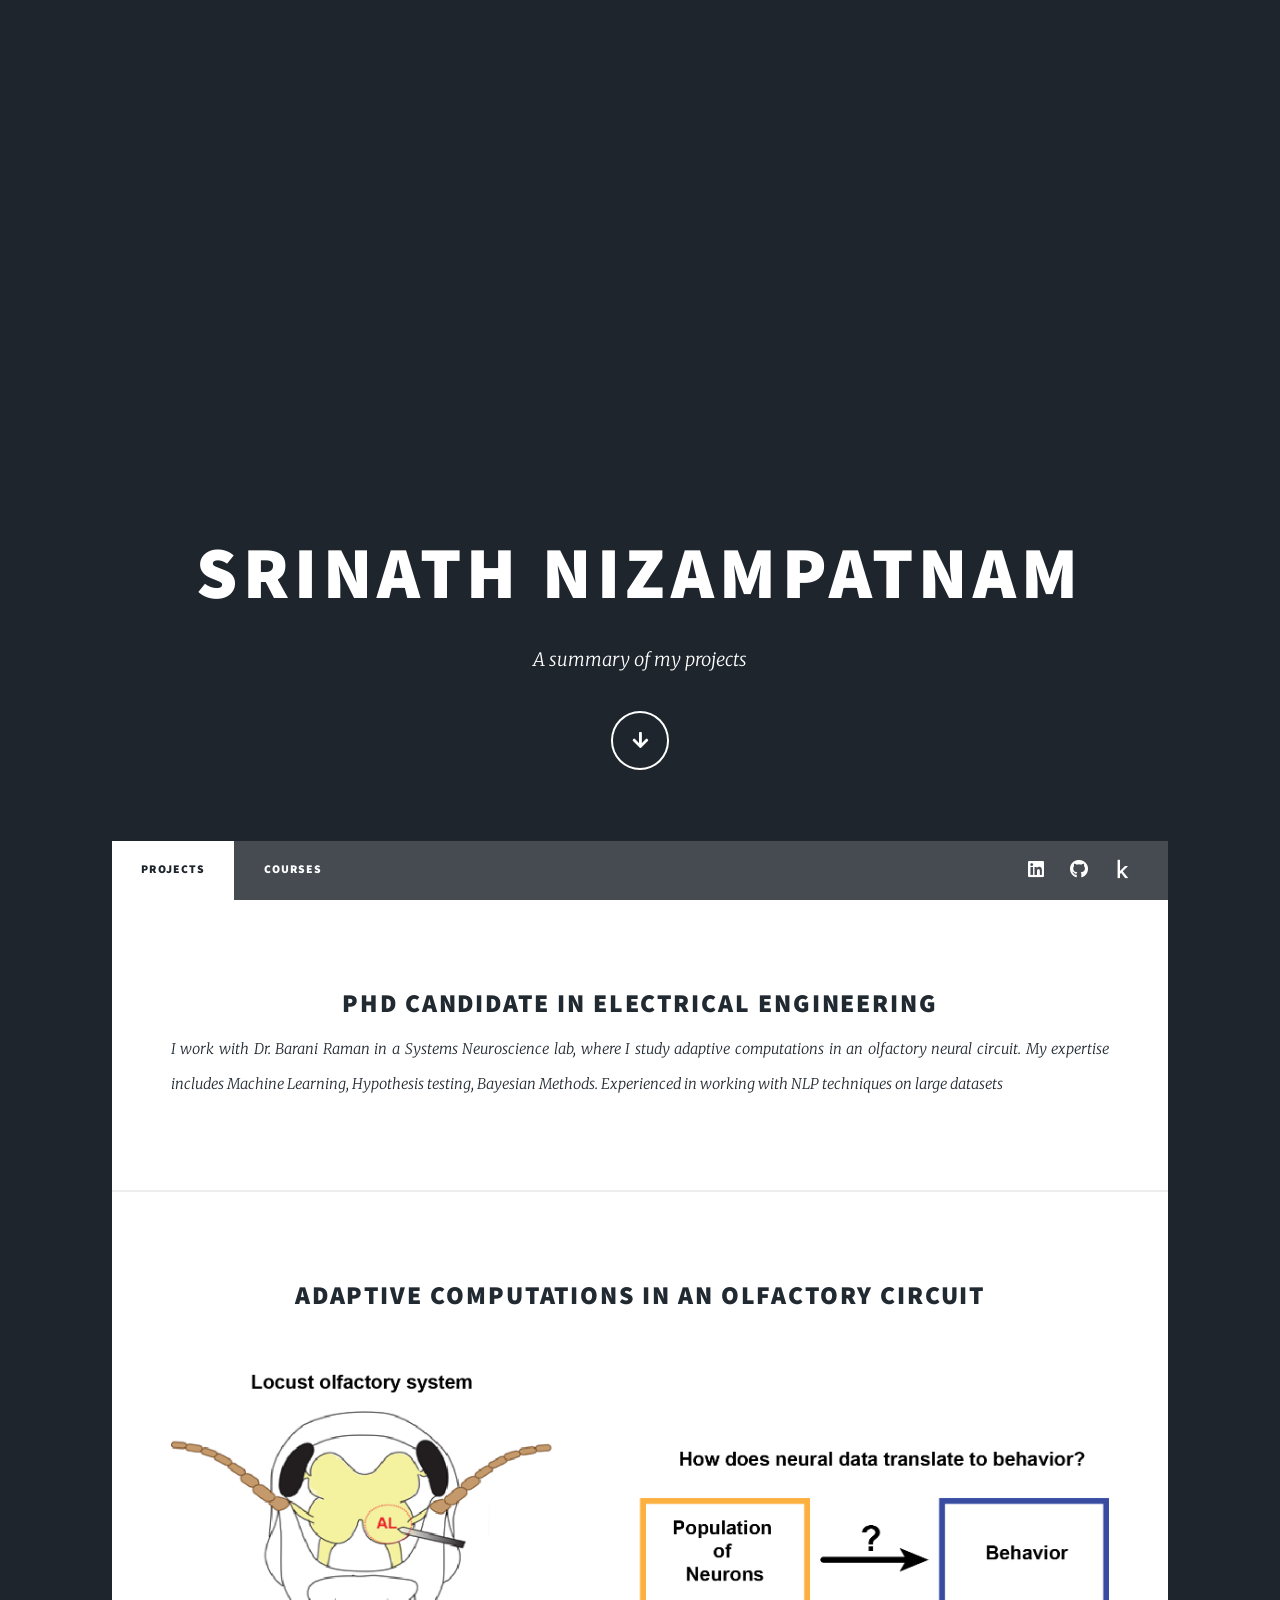
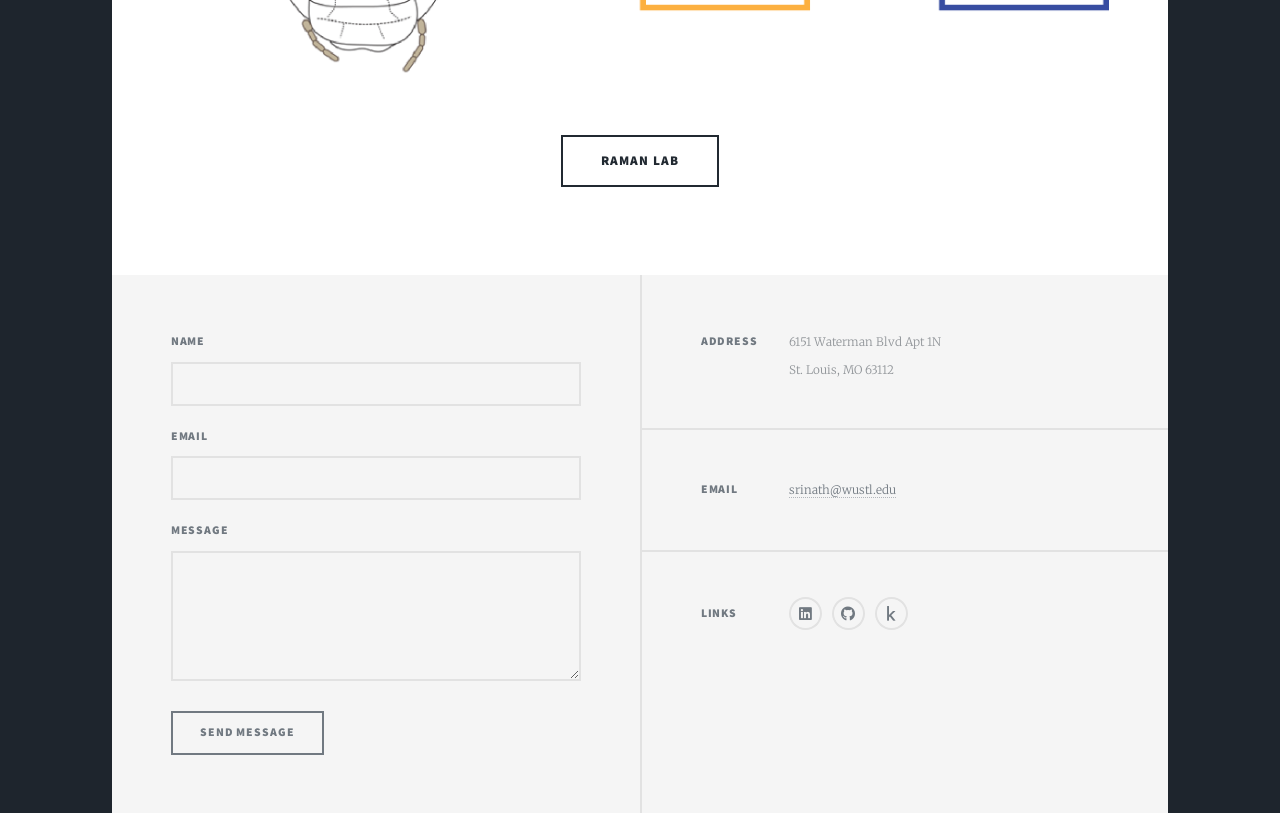
==== index.html @ b23ba4ee "new revision" ====
<!DOCTYPE HTML>
<!--
	Massively by HTML5 UP
	html5up.net | @ajlkn
	Free for personal and commercial use under the CCA 3.0 license (html5up.net/license)
-->
<html>
	<head>
		<title>Srinath Nizampatnam</title>
		<meta charset="utf-8" />
		<meta name="viewport" content="width=device-width, initial-scale=1, user-scalable=no" />
		<link rel="stylesheet" href="assets/css/main.css" />
		<noscript><link rel="stylesheet" href="assets/css/noscript.css" /></noscript>
	</head>
	<body class="is-preload">

		<!-- Wrapper -->
			<div  class="fade-in">

				<!-- Intro -->
					<div id="intro">
						<h1>Srinath Nizampatnam</h1>
						<p>A summary of my projects</p>
						<ul class="actions">
							<li><a href="#header" class="button icon solid solo fa-arrow-down scrolly">Continue</a></li>
						</ul>
					</div>

				<!-- Header -->
					<header id="header">
						<a class="logo">My Portfolio</a>
					</header>

				<!-- Nav -->
					<nav id="nav">
						<ul class="links">
							<li class="active"><a href="index.html">Projects</a></li>
							<li ><a href="courses.html">Courses</a></li>
						</ul>
						<ul class="icons">
							<li><a href="https://www.linkedin.com/in/srinath-nizampatnam/" target="_blank" class="icon brands fa-linkedin"><span class="label">Linkedin</span></a></li>
							<li><a href="https://github.com/srinath-niz?tab=repositories" target="_blank" class="icon brands fa-github"><span class="label">GitHub</span></a></li>
							<li><a href="https://www.kaggle.com/srinath1993" target="_blank" class="icon brands fa-kaggle"><span class="label">Kaggle</span></a></li>
						</ul>
					</nav>

				<!-- Main -->
					<div id="main">

						<!-- Featured Post -->
							<article class="post featured">
								<header class="posts">
									<h2>PhD Candidate in Electrical Engineering</h2>
									<p>I work with Dr. Barani Raman in a Systems Neuroscience lab, where I study adaptive computations in an olfactory neural circuit. 
										My expertise includes Machine Learning, Hypothesis testing, Bayesian Methods. 
										Experienced in working with NLP techniques on large datasets</p>
								</header>

							</article>
							<article class="post featured">
									<header class="posts">
										<h2>Adaptive computations in an olfactory circuit</h2>
									</header>
									<a href="neural.html" target="_blank" class="image main"><img src="images/main.png" alt="" /></a>
									<ul class="actions special">
										<li><a href="http://ramanlab.wustl.edu/" target="_blank" class="button large">Raman Lab</a></li>
									</ul>
								</article>
						<!-- Posts -->

								


					</div>

				<!-- Footer -->
					<footer id="footer">
						<section>
							<form method="post" action="#">
								<div class="fields">
									<div class="field">
										<label for="name">Name</label>
										<input type="text" name="name" id="name" />
									</div>
									<div class="field">
										<label for="email">Email</label>
										<input type="text" name="email" id="email" />
									</div>
									<div class="field">
										<label for="message">Message</label>
										<textarea name="message" id="message" rows="3"></textarea>
									</div>
								</div>
								<ul class="actions">
									<li><input type="submit" value="Send Message" /></li>
								</ul>
							</form>
						</section>
						<section class="split contact">
							<section class="alt">
								<h3>Address</h3>
								<p>6151 Waterman Blvd Apt 1N<br />
								St. Louis, MO 63112</p>
							</section>
							<section>
								<h3>Email</h3>
								<p><a href="#">srinath@wustl.edu</a></p>
							</section>
							<section>
								<h3>Links</h3>
								<ul class="icons alt">
									<li><a href="https://www.linkedin.com/in/srinath-nizampatnam/" target="_blank" class="icon brands fa-linkedin"><span class="label">Linkedin</span></a></li>
									<li><a href="https://github.com/srinath-niz?tab=repositories" target="_blank" class="icon brands fa-github"><span class="label">GitHub</span></a></li>
									<li><a href="https://www.kaggle.com/srinath1993" target="_blank" class="icon brands fa-kaggle"><span class="label">Kaggle</span></a></li>
								</ul>
							</section>
						</section>
					</footer>



			</div>

		<!-- Scripts -->
			<script src="assets/js/jquery.min.js"></script>
			<script src="assets/js/jquery.scrollex.min.js"></script>
			<script src="assets/js/jquery.scrolly.min.js"></script>
			<script src="assets/js/browser.min.js"></script>
			<script src="assets/js/breakpoints.min.js"></script>
			<script src="assets/js/util.js"></script>
			<script src="assets/js/main.js"></script>

	</body>
</html>
---- assets/css/main.css ----
@import url(fontawesome-all.min.css);
@import url("https://fonts.googleapis.com/css?family=Merriweather:300,700,300italic,700italic|Source+Sans+Pro:900");

/*
	Massively by HTML5 UP
	html5up.net | @ajlkn
	Free for personal and commercial use under the CCA 3.0 license (html5up.net/license)
*/

html, body, div, span, applet, object,
iframe, h1, h2, h3, h4, h5, h6, p, blockquote,
pre, a, abbr, acronym, address, big, cite,
code, del, dfn, em, img, ins, kbd, q, s, samp,
small, strike, strong, sub, sup, tt, var, b,
u, i, center, dl, dt, dd, ol, ul, li, fieldset,
form, label, legend, table, caption, tbody,
tfoot, thead, tr, th, td, article, aside,
canvas, details, embed, figure, figcaption,
footer, header, hgroup, menu, nav, output, ruby,
section, summary, time, mark, audio, video {
	margin: 0;
	padding: 0;
	border: 0;
	font-size: 100%;
	font: inherit;
	vertical-align: baseline;}

article, aside, details, figcaption, figure,
footer, header, hgroup, menu, nav, section {
	display: block;}

body {
	line-height: 1;
}

ol, ul {
	list-style: none;
}

blockquote, q {
	quotes: none;
}

	blockquote:before, blockquote:after, q:before, q:after {
		content: '';
		content: none;
	}

table {
	border-collapse: collapse;
	border-spacing: 0;
}

body {
	-webkit-text-size-adjust: none;
}

mark {
	background-color: transparent;
	color: inherit;
}

input::-moz-focus-inner {
	border: 0;
	padding: 0;
}

input, select, textarea {
	-moz-appearance: none;
	-webkit-appearance: none;
	-ms-appearance: none;
	appearance: none;
}

/* Basic */

	@-ms-viewport {
		width: device-width;
	}

	body {
		-ms-overflow-style: scrollbar;
	}

	@media screen and (max-width: 480px) {

		html, body {
			min-width: 320px;
		}

	}

	html {
		box-sizing: border-box;
	}

	*, *:before, *:after {
		box-sizing: inherit;
	}

	body {
		background-color: #1e252d;
	}

		body.is-preload *, body.is-preload *:before, body.is-preload *:after {
			-moz-animation: none !important;
			-webkit-animation: none !important;
			-ms-animation: none !important;
			animation: none !important;
			-moz-transition: none !important;
			-webkit-transition: none !important;
			-ms-transition: none !important;
			transition: none !important;
		}

/* Type */

	html {
		font-size: 16pt;
	}

		@media screen and (max-width: 1680px) {

			html {
				font-size: 12pt;
			}

		}

		@media screen and (max-width: 1280px) {

			html {
				font-size: 11pt;
			}

		}

		@media screen and (max-width: 360px) {

			html {
				font-size: 10pt;
			}

		}

	body {
		color: #212931;
	}

	body, input, select, textarea {
		font-family: "Merriweather", Georgia, serif;
		font-weight: 300;
		font-size: 1rem;
		line-height: 2.375;
	}

	a {
		-moz-transition: color 0.2s ease-in-out, background-color 0.2s ease-in-out, border-color 0.2s ease-in-out, box-shadow 0.2s ease-in-out;
		-webkit-transition: color 0.2s ease-in-out, background-color 0.2s ease-in-out, border-color 0.2s ease-in-out, box-shadow 0.2s ease-in-out;
		-ms-transition: color 0.2s ease-in-out, background-color 0.2s ease-in-out, border-color 0.2s ease-in-out, box-shadow 0.2s ease-in-out;
		transition: color 0.2s ease-in-out, background-color 0.2s ease-in-out, border-color 0.2s ease-in-out, box-shadow 0.2s ease-in-out;
		border-bottom: dotted 1px;
		text-decoration: none;
	}

		a:hover {
			border-bottom-color: transparent;
		}

	strong, b {
		font-weight: 600;
	}

	em, i {
		font-style: italic;
	}

	p {
		text-align: justify;
		margin: 0 0 2rem 0;
	}

	h1, h2, h3, h4, h5, h6 {
		font-family: "Source Sans Pro", Helvetica, sans-serif;
		font-weight: 900;
		line-height: 1.5;
		letter-spacing: 0.075em;
		text-transform: uppercase;
		margin: 0 0 1rem 0;
	}

		h1 a, h2 a, h3 a, h4 a, h5 a, h6 a {
			border-bottom: 0;
			color: inherit;
			text-decoration: none;
		}

	h1 {
		font-size: 4rem;
		line-height: 1.1;
		margin: 0 0 2rem 0;
	}

	h2 {
		font-size: 1.75rem;
		line-height: 1.3;
		margin: 0 0 1.5rem 0;
	}

	h3 {
		font-size: 1.25rem;
		margin: 0 0 1.5rem 0;
	}

	h4 {
		font-size: 1rem;
	}

	h5 {
		font-size: 0.9rem;
	}

	h6 {
		font-size: 0.8rem;
	}

	sub {
		font-size: 0.8rem;
		position: relative;
		top: 0.5rem;
	}

	sup {
		font-size: 0.8rem;
		position: relative;
		top: -0.5rem;
	}

	blockquote {
		border-left: solid 4px;
		font-style: italic;
		margin: 0 0 2rem 0;
		padding: 0.5rem 0 0.5rem 2rem;
	}

	code {
		border: solid 2px;
		font-family: "Courier New", monospace;
		font-size: 0.9rem;
		margin: 0 0.25rem;
		padding: 0.25rem 0.65rem;
	}

	pre {
		-webkit-overflow-scrolling: touch;
		font-family: "Courier New", monospace;
		font-size: 0.9rem;
		margin: 0 0 2rem 0;
	}

		pre code {
			display: block;
			line-height: 1.75;
			padding: 1rem 1.5rem;
			overflow-x: auto;
		}

	hr {
		border: 0;
		border-bottom: solid 2px;
		margin: 3rem 0;
	}

		hr.major {
			margin: 5rem 0;
		}

	.align-left {
		text-align: left;
	}

	.align-center {
		text-align: center;
	}

	.align-right {
		text-align: right;
	}

	input, select, textarea {
		color: #212931;
	}

	a {
		color: #212931;
		border-bottom-color: rgba(33, 41, 49, 0.5);
	}

		a:hover {
			border-bottom-color: transparent;
			color: #18bfef !important;
		}

	strong, b {
		color: #212931;
	}

	h1, h2, h3, h4, h5, h6 {
		color: #212931;
	}

	blockquote {
		border-left-color: #eeeeee;
	}

	code {
		background: rgba(220, 220, 220, 0.25);
		border-color: #eeeeee;
	}

	hr {
		border-bottom-color: #eeeeee;
	}

/* Row */

	.row {
		display: flex;
		flex-wrap: wrap;
		box-sizing: border-box;
		align-items: stretch;
	}

		.row > * {
			box-sizing: border-box;
		}

		.row.gtr-uniform > * > :last-child {
			margin-bottom: 0;
		}

		.row.aln-left {
			justify-content: flex-start;
		}

		.row.aln-center {
			justify-content: center;
		}

		.row.aln-right {
			justify-content: flex-end;
		}

		.row.aln-top {
			align-items: flex-start;
		}

		.row.aln-middle {
			align-items: center;
		}

		.row.aln-bottom {
			align-items: flex-end;
		}

		.row > .imp {
			order: -1;
		}

		.row > .col-1 {
			width: 8.33333%;
		}

		.row > .off-1 {
			margin-left: 8.33333%;
		}

		.row > .col-2 {
			width: 16.66667%;
		}

		.row > .off-2 {
			margin-left: 16.66667%;
		}

		.row > .col-3 {
			width: 25%;
		}

		.row > .off-3 {
			margin-left: 25%;
		}

		.row > .col-4 {
			width: 33.33333%;
		}

		.row > .off-4 {
			margin-left: 33.33333%;
		}

		.row > .col-5 {
			width: 41.66667%;
		}

		.row > .off-5 {
			margin-left: 41.66667%;
		}

		.row > .col-6 {
			width: 50%;
		}

		.row > .off-6 {
			margin-left: 50%;
		}

		.row > .col-7 {
			width: 58.33333%;
		}

		.row > .off-7 {
			margin-left: 58.33333%;
		}

		.row > .col-8 {
			width: 66.66667%;
		}

		.row > .off-8 {
			margin-left: 66.66667%;
		}

		.row > .col-9 {
			width: 75%;
		}

		.row > .off-9 {
			margin-left: 75%;
		}

		.row > .col-10 {
			width: 83.33333%;
		}

		.row > .off-10 {
			margin-left: 83.33333%;
		}

		.row > .col-11 {
			width: 91.66667%;
		}

		.row > .off-11 {
			margin-left: 91.66667%;
		}

		.row > .col-12 {
			width: 100%;
		}

		.row > .off-12 {
			margin-left: 100%;
		}

		.row.gtr-0 {
			margin-top: 0;
			margin-left: 0rem;
		}

			.row.gtr-0 > * {
				padding: 0 0 0 0rem;
			}

			.row.gtr-0.gtr-uniform {
				margin-top: 0rem;
			}

				.row.gtr-0.gtr-uniform > * {
					padding-top: 0rem;
				}

		.row.gtr-25 {
			margin-top: 0;
			margin-left: -0.375rem;
		}

			.row.gtr-25 > * {
				padding: 0 0 0 0.375rem;
			}

			.row.gtr-25.gtr-uniform {
				margin-top: -0.375rem;
			}

				.row.gtr-25.gtr-uniform > * {
					padding-top: 0.375rem;
				}

		.row.gtr-50 {
			margin-top: 0;
			margin-left: -0.75rem;
		}

			.row.gtr-50 > * {
				padding: 0 0 0 0.75rem;
			}

			.row.gtr-50.gtr-uniform {
				margin-top: -0.75rem;
			}

				.row.gtr-50.gtr-uniform > * {
					padding-top: 0.75rem;
				}

		.row {
			margin-top: 0;
			margin-left: -1.5rem;
		}

			.row > * {
				padding: 0 0 0 1.5rem;
			}

			.row.gtr-uniform {
				margin-top: -1.5rem;
			}

				.row.gtr-uniform > * {
					padding-top: 1.5rem;
				}

		.row.gtr-150 {
			margin-top: 0;
			margin-left: -2.25rem;
		}

			.row.gtr-150 > * {
				padding: 0 0 0 2.25rem;
			}

			.row.gtr-150.gtr-uniform {
				margin-top: -2.25rem;
			}

				.row.gtr-150.gtr-uniform > * {
					padding-top: 2.25rem;
				}

		.row.gtr-200 {
			margin-top: 0;
			margin-left: -3rem;
		}

			.row.gtr-200 > * {
				padding: 0 0 0 3rem;
			}

			.row.gtr-200.gtr-uniform {
				margin-top: -3rem;
			}

				.row.gtr-200.gtr-uniform > * {
					padding-top: 3rem;
				}

		@media screen and (max-width: 1680px) {

			.row {
				display: flex;
				flex-wrap: wrap;
				box-sizing: border-box;
				align-items: stretch;
			}

				.row > * {
					box-sizing: border-box;
				}

				.row.gtr-uniform > * > :last-child {
					margin-bottom: 0;
				}

				.row.aln-left {
					justify-content: flex-start;
				}

				.row.aln-center {
					justify-content: center;
				}

				.row.aln-right {
					justify-content: flex-end;
				}

				.row.aln-top {
					align-items: flex-start;
				}

				.row.aln-middle {
					align-items: center;
				}

				.row.aln-bottom {
					align-items: flex-end;
				}

				.row > .imp-xlarge {
					order: -1;
				}

				.row > .col-1-xlarge {
					width: 8.33333%;
				}

				.row > .off-1-xlarge {
					margin-left: 8.33333%;
				}

				.row > .col-2-xlarge {
					width: 16.66667%;
				}

				.row > .off-2-xlarge {
					margin-left: 16.66667%;
				}

				.row > .col-3-xlarge {
					width: 25%;
				}

				.row > .off-3-xlarge {
					margin-left: 25%;
				}

				.row > .col-4-xlarge {
					width: 33.33333%;
				}

				.row > .off-4-xlarge {
					margin-left: 33.33333%;
				}

				.row > .col-5-xlarge {
					width: 41.66667%;
				}

				.row > .off-5-xlarge {
					margin-left: 41.66667%;
				}

				.row > .col-6-xlarge {
					width: 50%;
				}

				.row > .off-6-xlarge {
					margin-left: 50%;
				}

				.row > .col-7-xlarge {
					width: 58.33333%;
				}

				.row > .off-7-xlarge {
					margin-left: 58.33333%;
				}

				.row > .col-8-xlarge {
					width: 66.66667%;
				}

				.row > .off-8-xlarge {
					margin-left: 66.66667%;
				}

				.row > .col-9-xlarge {
					width: 75%;
				}

				.row > .off-9-xlarge {
					margin-left: 75%;
				}

				.row > .col-10-xlarge {
					width: 83.33333%;
				}

				.row > .off-10-xlarge {
					margin-left: 83.33333%;
				}

				.row > .col-11-xlarge {
					width: 91.66667%;
				}

				.row > .off-11-xlarge {
					margin-left: 91.66667%;
				}

				.row > .col-12-xlarge {
					width: 100%;
				}

				.row > .off-12-xlarge {
					margin-left: 100%;
				}

				.row.gtr-0 {
					margin-top: 0;
					margin-left: 0rem;
				}

					.row.gtr-0 > * {
						padding: 0 0 0 0rem;
					}

					.row.gtr-0.gtr-uniform {
						margin-top: 0rem;
					}

						.row.gtr-0.gtr-uniform > * {
							padding-top: 0rem;
						}

				.row.gtr-25 {
					margin-top: 0;
					margin-left: -0.375rem;
				}

					.row.gtr-25 > * {
						padding: 0 0 0 0.375rem;
					}

					.row.gtr-25.gtr-uniform {
						margin-top: -0.375rem;
					}

						.row.gtr-25.gtr-uniform > * {
							padding-top: 0.375rem;
						}

				.row.gtr-50 {
					margin-top: 0;
					margin-left: -0.75rem;
				}

					.row.gtr-50 > * {
						padding: 0 0 0 0.75rem;
					}

					.row.gtr-50.gtr-uniform {
						margin-top: -0.75rem;
					}

						.row.gtr-50.gtr-uniform > * {
							padding-top: 0.75rem;
						}

				.row {
					margin-top: 0;
					margin-left: -1.5rem;
				}

					.row > * {
						padding: 0 0 0 1.5rem;
					}

					.row.gtr-uniform {
						margin-top: -1.5rem;
					}

						.row.gtr-uniform > * {
							padding-top: 1.5rem;
						}

				.row.gtr-150 {
					margin-top: 0;
					margin-left: -2.25rem;
				}

					.row.gtr-150 > * {
						padding: 0 0 0 2.25rem;
					}

					.row.gtr-150.gtr-uniform {
						margin-top: -2.25rem;
					}

						.row.gtr-150.gtr-uniform > * {
							padding-top: 2.25rem;
						}

				.row.gtr-200 {
					margin-top: 0;
					margin-left: -3rem;
				}

					.row.gtr-200 > * {
						padding: 0 0 0 3rem;
					}

					.row.gtr-200.gtr-uniform {
						margin-top: -3rem;
					}

						.row.gtr-200.gtr-uniform > * {
							padding-top: 3rem;
						}

		}

		@media screen and (max-width: 1280px) {

			.row {
				display: flex;
				flex-wrap: wrap;
				box-sizing: border-box;
				align-items: stretch;
			}

				.row > * {
					box-sizing: border-box;
				}

				.row.gtr-uniform > * > :last-child {
					margin-bottom: 0;
				}

				.row.aln-left {
					justify-content: flex-start;
				}

				.row.aln-center {
					justify-content: center;
				}

				.row.aln-right {
					justify-content: flex-end;
				}

				.row.aln-top {
					align-items: flex-start;
				}

				.row.aln-middle {
					align-items: center;
				}

				.row.aln-bottom {
					align-items: flex-end;
				}

				.row > .imp-large {
					order: -1;
				}

				.row > .col-1-large {
					width: 8.33333%;
				}

				.row > .off-1-large {
					margin-left: 8.33333%;
				}

				.row > .col-2-large {
					width: 16.66667%;
				}

				.row > .off-2-large {
					margin-left: 16.66667%;
				}

				.row > .col-3-large {
					width: 25%;
				}

				.row > .off-3-large {
					margin-left: 25%;
				}

				.row > .col-4-large {
					width: 33.33333%;
				}

				.row > .off-4-large {
					margin-left: 33.33333%;
				}

				.row > .col-5-large {
					width: 41.66667%;
				}

				.row > .off-5-large {
					margin-left: 41.66667%;
				}

				.row > .col-6-large {
					width: 50%;
				}

				.row > .off-6-large {
					margin-left: 50%;
				}

				.row > .col-7-large {
					width: 58.33333%;
				}

				.row > .off-7-large {
					margin-left: 58.33333%;
				}

				.row > .col-8-large {
					width: 66.66667%;
				}

				.row > .off-8-large {
					margin-left: 66.66667%;
				}

				.row > .col-9-large {
					width: 75%;
				}

				.row > .off-9-large {
					margin-left: 75%;
				}

				.row > .col-10-large {
					width: 83.33333%;
				}

				.row > .off-10-large {
					margin-left: 83.33333%;
				}

				.row > .col-11-large {
					width: 91.66667%;
				}

				.row > .off-11-large {
					margin-left: 91.66667%;
				}

				.row > .col-12-large {
					width: 100%;
				}

				.row > .off-12-large {
					margin-left: 100%;
				}

				.row.gtr-0 {
					margin-top: 0;
					margin-left: 0rem;
				}

					.row.gtr-0 > * {
						padding: 0 0 0 0rem;
					}

					.row.gtr-0.gtr-uniform {
						margin-top: 0rem;
					}

						.row.gtr-0.gtr-uniform > * {
							padding-top: 0rem;
						}

				.row.gtr-25 {
					margin-top: 0;
					margin-left: -0.375rem;
				}

					.row.gtr-25 > * {
						padding: 0 0 0 0.375rem;
					}

					.row.gtr-25.gtr-uniform {
						margin-top: -0.375rem;
					}

						.row.gtr-25.gtr-uniform > * {
							padding-top: 0.375rem;
						}

				.row.gtr-50 {
					margin-top: 0;
					margin-left: -0.75rem;
				}

					.row.gtr-50 > * {
						padding: 0 0 0 0.75rem;
					}

					.row.gtr-50.gtr-uniform {
						margin-top: -0.75rem;
					}

						.row.gtr-50.gtr-uniform > * {
							padding-top: 0.75rem;
						}

				.row {
					margin-top: 0;
					margin-left: -1.5rem;
				}

					.row > * {
						padding: 0 0 0 1.5rem;
					}

					.row.gtr-uniform {
						margin-top: -1.5rem;
					}

						.row.gtr-uniform > * {
							padding-top: 1.5rem;
						}

				.row.gtr-150 {
					margin-top: 0;
					margin-left: -2.25rem;
				}

					.row.gtr-150 > * {
						padding: 0 0 0 2.25rem;
					}

					.row.gtr-150.gtr-uniform {
						margin-top: -2.25rem;
					}

						.row.gtr-150.gtr-uniform > * {
							padding-top: 2.25rem;
						}

				.row.gtr-200 {
					margin-top: 0;
					margin-left: -3rem;
				}

					.row.gtr-200 > * {
						padding: 0 0 0 3rem;
					}

					.row.gtr-200.gtr-uniform {
						margin-top: -3rem;
					}

						.row.gtr-200.gtr-uniform > * {
							padding-top: 3rem;
						}

		}

		@media screen and (max-width: 980px) {

			.row {
				display: flex;
				flex-wrap: wrap;
				box-sizing: border-box;
				align-items: stretch;
			}

				.row > * {
					box-sizing: border-box;
				}

				.row.gtr-uniform > * > :last-child {
					margin-bottom: 0;
				}

				.row.aln-left {
					justify-content: flex-start;
				}

				.row.aln-center {
					justify-content: center;
				}

				.row.aln-right {
					justify-content: flex-end;
				}

				.row.aln-top {
					align-items: flex-start;
				}

				.row.aln-middle {
					align-items: center;
				}

				.row.aln-bottom {
					align-items: flex-end;
				}

				.row > .imp-medium {
					order: -1;
				}

				.row > .col-1-medium {
					width: 8.33333%;
				}

				.row > .off-1-medium {
					margin-left: 8.33333%;
				}

				.row > .col-2-medium {
					width: 16.66667%;
				}

				.row > .off-2-medium {
					margin-left: 16.66667%;
				}

				.row > .col-3-medium {
					width: 25%;
				}

				.row > .off-3-medium {
					margin-left: 25%;
				}

				.row > .col-4-medium {
					width: 33.33333%;
				}

				.row > .off-4-medium {
					margin-left: 33.33333%;
				}

				.row > .col-5-medium {
					width: 41.66667%;
				}

				.row > .off-5-medium {
					margin-left: 41.66667%;
				}

				.row > .col-6-medium {
					width: 50%;
				}

				.row > .off-6-medium {
					margin-left: 50%;
				}

				.row > .col-7-medium {
					width: 58.33333%;
				}

				.row > .off-7-medium {
					margin-left: 58.33333%;
				}

				.row > .col-8-medium {
					width: 66.66667%;
				}

				.row > .off-8-medium {
					margin-left: 66.66667%;
				}

				.row > .col-9-medium {
					width: 75%;
				}

				.row > .off-9-medium {
					margin-left: 75%;
				}

				.row > .col-10-medium {
					width: 83.33333%;
				}

				.row > .off-10-medium {
					margin-left: 83.33333%;
				}

				.row > .col-11-medium {
					width: 91.66667%;
				}

				.row > .off-11-medium {
					margin-left: 91.66667%;
				}

				.row > .col-12-medium {
					width: 100%;
				}

				.row > .off-12-medium {
					margin-left: 100%;
				}

				.row.gtr-0 {
					margin-top: 0;
					margin-left: 0rem;
				}

					.row.gtr-0 > * {
						padding: 0 0 0 0rem;
					}

					.row.gtr-0.gtr-uniform {
						margin-top: 0rem;
					}

						.row.gtr-0.gtr-uniform > * {
							padding-top: 0rem;
						}

				.row.gtr-25 {
					margin-top: 0;
					margin-left: -0.375rem;
				}

					.row.gtr-25 > * {
						padding: 0 0 0 0.375rem;
					}

					.row.gtr-25.gtr-uniform {
						margin-top: -0.375rem;
					}

						.row.gtr-25.gtr-uniform > * {
							padding-top: 0.375rem;
						}

				.row.gtr-50 {
					margin-top: 0;
					margin-left: -0.75rem;
				}

					.row.gtr-50 > * {
						padding: 0 0 0 0.75rem;
					}

					.row.gtr-50.gtr-uniform {
						margin-top: -0.75rem;
					}

						.row.gtr-50.gtr-uniform > * {
							padding-top: 0.75rem;
						}

				.row {
					margin-top: 0;
					margin-left: -1.5rem;
				}

					.row > * {
						padding: 0 0 0 1.5rem;
					}

					.row.gtr-uniform {
						margin-top: -1.5rem;
					}

						.row.gtr-uniform > * {
							padding-top: 1.5rem;
						}

				.row.gtr-150 {
					margin-top: 0;
					margin-left: -2.25rem;
				}

					.row.gtr-150 > * {
						padding: 0 0 0 2.25rem;
					}

					.row.gtr-150.gtr-uniform {
						margin-top: -2.25rem;
					}

						.row.gtr-150.gtr-uniform > * {
							padding-top: 2.25rem;
						}

				.row.gtr-200 {
					margin-top: 0;
					margin-left: -3rem;
				}

					.row.gtr-200 > * {
						padding: 0 0 0 3rem;
					}

					.row.gtr-200.gtr-uniform {
						margin-top: -3rem;
					}

						.row.gtr-200.gtr-uniform > * {
							padding-top: 3rem;
						}

		}

		@media screen and (max-width: 736px) {

			.row {
				display: flex;
				flex-wrap: wrap;
				box-sizing: border-box;
				align-items: stretch;
			}

				.row > * {
					box-sizing: border-box;
				}

				.row.gtr-uniform > * > :last-child {
					margin-bottom: 0;
				}

				.row.aln-left {
					justify-content: flex-start;
				}

				.row.aln-center {
					justify-content: center;
				}

				.row.aln-right {
					justify-content: flex-end;
				}

				.row.aln-top {
					align-items: flex-start;
				}

				.row.aln-middle {
					align-items: center;
				}

				.row.aln-bottom {
					align-items: flex-end;
				}

				.row > .imp-small {
					order: -1;
				}

				.row > .col-1-small {
					width: 8.33333%;
				}

				.row > .off-1-small {
					margin-left: 8.33333%;
				}

				.row > .col-2-small {
					width: 16.66667%;
				}

				.row > .off-2-small {
					margin-left: 16.66667%;
				}

				.row > .col-3-small {
					width: 25%;
				}

				.row > .off-3-small {
					margin-left: 25%;
				}

				.row > .col-4-small {
					width: 33.33333%;
				}

				.row > .off-4-small {
					margin-left: 33.33333%;
				}

				.row > .col-5-small {
					width: 41.66667%;
				}

				.row > .off-5-small {
					margin-left: 41.66667%;
				}

				.row > .col-6-small {
					width: 50%;
				}

				.row > .off-6-small {
					margin-left: 50%;
				}

				.row > .col-7-small {
					width: 58.33333%;
				}

				.row > .off-7-small {
					margin-left: 58.33333%;
				}

				.row > .col-8-small {
					width: 66.66667%;
				}

				.row > .off-8-small {
					margin-left: 66.66667%;
				}

				.row > .col-9-small {
					width: 75%;
				}

				.row > .off-9-small {
					margin-left: 75%;
				}

				.row > .col-10-small {
					width: 83.33333%;
				}

				.row > .off-10-small {
					margin-left: 83.33333%;
				}

				.row > .col-11-small {
					width: 91.66667%;
				}

				.row > .off-11-small {
					margin-left: 91.66667%;
				}

				.row > .col-12-small {
					width: 100%;
				}

				.row > .off-12-small {
					margin-left: 100%;
				}

				.row.gtr-0 {
					margin-top: 0;
					margin-left: 0rem;
				}

					.row.gtr-0 > * {
						padding: 0 0 0 0rem;
					}

					.row.gtr-0.gtr-uniform {
						margin-top: 0rem;
					}

						.row.gtr-0.gtr-uniform > * {
							padding-top: 0rem;
						}

				.row.gtr-25 {
					margin-top: 0;
					margin-left: -0.375rem;
				}

					.row.gtr-25 > * {
						padding: 0 0 0 0.375rem;
					}

					.row.gtr-25.gtr-uniform {
						margin-top: -0.375rem;
					}

						.row.gtr-25.gtr-uniform > * {
							padding-top: 0.375rem;
						}

				.row.gtr-50 {
					margin-top: 0;
					margin-left: -0.75rem;
				}

					.row.gtr-50 > * {
						padding: 0 0 0 0.75rem;
					}

					.row.gtr-50.gtr-uniform {
						margin-top: -0.75rem;
					}

						.row.gtr-50.gtr-uniform > * {
							padding-top: 0.75rem;
						}

				.row {
					margin-top: 0;
					margin-left: -1.5rem;
				}

					.row > * {
						padding: 0 0 0 1.5rem;
					}

					.row.gtr-uniform {
						margin-top: -1.5rem;
					}

						.row.gtr-uniform > * {
							padding-top: 1.5rem;
						}

				.row.gtr-150 {
					margin-top: 0;
					margin-left: -2.25rem;
				}

					.row.gtr-150 > * {
						padding: 0 0 0 2.25rem;
					}

					.row.gtr-150.gtr-uniform {
						margin-top: -2.25rem;
					}

						.row.gtr-150.gtr-uniform > * {
							padding-top: 2.25rem;
						}

				.row.gtr-200 {
					margin-top: 0;
					margin-left: -3rem;
				}

					.row.gtr-200 > * {
						padding: 0 0 0 3rem;
					}

					.row.gtr-200.gtr-uniform {
						margin-top: -3rem;
					}

						.row.gtr-200.gtr-uniform > * {
							padding-top: 3rem;
						}

		}

		@media screen and (max-width: 480px) {

			.row {
				display: flex;
				flex-wrap: wrap;
				box-sizing: border-box;
				align-items: stretch;
			}

				.row > * {
					box-sizing: border-box;
				}

				.row.gtr-uniform > * > :last-child {
					margin-bottom: 0;
				}

				.row.aln-left {
					justify-content: flex-start;
				}

				.row.aln-center {
					justify-content: center;
				}

				.row.aln-right {
					justify-content: flex-end;
				}

				.row.aln-top {
					align-items: flex-start;
				}

				.row.aln-middle {
					align-items: center;
				}

				.row.aln-bottom {
					align-items: flex-end;
				}

				.row > .imp-xsmall {
					order: -1;
				}

				.row > .col-1-xsmall {
					width: 8.33333%;
				}

				.row > .off-1-xsmall {
					margin-left: 8.33333%;
				}

				.row > .col-2-xsmall {
					width: 16.66667%;
				}

				.row > .off-2-xsmall {
					margin-left: 16.66667%;
				}

				.row > .col-3-xsmall {
					width: 25%;
				}

				.row > .off-3-xsmall {
					margin-left: 25%;
				}

				.row > .col-4-xsmall {
					width: 33.33333%;
				}

				.row > .off-4-xsmall {
					margin-left: 33.33333%;
				}

				.row > .col-5-xsmall {
					width: 41.66667%;
				}

				.row > .off-5-xsmall {
					margin-left: 41.66667%;
				}

				.row > .col-6-xsmall {
					width: 50%;
				}

				.row > .off-6-xsmall {
					margin-left: 50%;
				}

				.row > .col-7-xsmall {
					width: 58.33333%;
				}

				.row > .off-7-xsmall {
					margin-left: 58.33333%;
				}

				.row > .col-8-xsmall {
					width: 66.66667%;
				}

				.row > .off-8-xsmall {
					margin-left: 66.66667%;
				}

				.row > .col-9-xsmall {
					width: 75%;
				}

				.row > .off-9-xsmall {
					margin-left: 75%;
				}

				.row > .col-10-xsmall {
					width: 83.33333%;
				}

				.row > .off-10-xsmall {
					margin-left: 83.33333%;
				}

				.row > .col-11-xsmall {
					width: 91.66667%;
				}

				.row > .off-11-xsmall {
					margin-left: 91.66667%;
				}

				.row > .col-12-xsmall {
					width: 100%;
				}

				.row > .off-12-xsmall {
					margin-left: 100%;
				}

				.row.gtr-0 {
					margin-top: 0;
					margin-left: 0rem;
				}

					.row.gtr-0 > * {
						padding: 0 0 0 0rem;
					}

					.row.gtr-0.gtr-uniform {
						margin-top: 0rem;
					}

						.row.gtr-0.gtr-uniform > * {
							padding-top: 0rem;
						}

				.row.gtr-25 {
					margin-top: 0;
					margin-left: -0.375rem;
				}

					.row.gtr-25 > * {
						padding: 0 0 0 0.375rem;
					}

					.row.gtr-25.gtr-uniform {
						margin-top: -0.375rem;
					}

						.row.gtr-25.gtr-uniform > * {
							padding-top: 0.375rem;
						}

				.row.gtr-50 {
					margin-top: 0;
					margin-left: -0.75rem;
				}

					.row.gtr-50 > * {
						padding: 0 0 0 0.75rem;
					}

					.row.gtr-50.gtr-uniform {
						margin-top: -0.75rem;
					}

						.row.gtr-50.gtr-uniform > * {
							padding-top: 0.75rem;
						}

				.row {
					margin-top: 0;
					margin-left: -1.5rem;
				}

					.row > * {
						padding: 0 0 0 1.5rem;
					}

					.row.gtr-uniform {
						margin-top: -1.5rem;
					}

						.row.gtr-uniform > * {
							padding-top: 1.5rem;
						}

				.row.gtr-150 {
					margin-top: 0;
					margin-left: -2.25rem;
				}

					.row.gtr-150 > * {
						padding: 0 0 0 2.25rem;
					}

					.row.gtr-150.gtr-uniform {
						margin-top: -2.25rem;
					}

						.row.gtr-150.gtr-uniform > * {
							padding-top: 2.25rem;
						}

				.row.gtr-200 {
					margin-top: 0;
					margin-left: -3rem;
				}

					.row.gtr-200 > * {
						padding: 0 0 0 3rem;
					}

					.row.gtr-200.gtr-uniform {
						margin-top: -3rem;
					}

						.row.gtr-200.gtr-uniform > * {
							padding-top: 3rem;
						}

		}

		@media screen and (max-width: 360px) {

			.row {
				display: flex;
				flex-wrap: wrap;
				box-sizing: border-box;
				align-items: stretch;
			}

				.row > * {
					box-sizing: border-box;
				}

				.row.gtr-uniform > * > :last-child {
					margin-bottom: 0;
				}

				.row.aln-left {
					justify-content: flex-start;
				}

				.row.aln-center {
					justify-content: center;
				}

				.row.aln-right {
					justify-content: flex-end;
				}

				.row.aln-top {
					align-items: flex-start;
				}

				.row.aln-middle {
					align-items: center;
				}

				.row.aln-bottom {
					align-items: flex-end;
				}

				.row > .imp-xxsmall {
					order: -1;
				}

				.row > .col-1-xxsmall {
					width: 8.33333%;
				}

				.row > .off-1-xxsmall {
					margin-left: 8.33333%;
				}

				.row > .col-2-xxsmall {
					width: 16.66667%;
				}

				.row > .off-2-xxsmall {
					margin-left: 16.66667%;
				}

				.row > .col-3-xxsmall {
					width: 25%;
				}

				.row > .off-3-xxsmall {
					margin-left: 25%;
				}

				.row > .col-4-xxsmall {
					width: 33.33333%;
				}

				.row > .off-4-xxsmall {
					margin-left: 33.33333%;
				}

				.row > .col-5-xxsmall {
					width: 41.66667%;
				}

				.row > .off-5-xxsmall {
					margin-left: 41.66667%;
				}

				.row > .col-6-xxsmall {
					width: 50%;
				}

				.row > .off-6-xxsmall {
					margin-left: 50%;
				}

				.row > .col-7-xxsmall {
					width: 58.33333%;
				}

				.row > .off-7-xxsmall {
					margin-left: 58.33333%;
				}

				.row > .col-8-xxsmall {
					width: 66.66667%;
				}

				.row > .off-8-xxsmall {
					margin-left: 66.66667%;
				}

				.row > .col-9-xxsmall {
					width: 75%;
				}

				.row > .off-9-xxsmall {
					margin-left: 75%;
				}

				.row > .col-10-xxsmall {
					width: 83.33333%;
				}

				.row > .off-10-xxsmall {
					margin-left: 83.33333%;
				}

				.row > .col-11-xxsmall {
					width: 91.66667%;
				}

				.row > .off-11-xxsmall {
					margin-left: 91.66667%;
				}

				.row > .col-12-xxsmall {
					width: 100%;
				}

				.row > .off-12-xxsmall {
					margin-left: 100%;
				}

				.row.gtr-0 {
					margin-top: 0;
					margin-left: 0rem;
				}

					.row.gtr-0 > * {
						padding: 0 0 0 0rem;
					}

					.row.gtr-0.gtr-uniform {
						margin-top: 0rem;
					}

						.row.gtr-0.gtr-uniform > * {
							padding-top: 0rem;
						}

				.row.gtr-25 {
					margin-top: 0;
					margin-left: -0.375rem;
				}

					.row.gtr-25 > * {
						padding: 0 0 0 0.375rem;
					}

					.row.gtr-25.gtr-uniform {
						margin-top: -0.375rem;
					}

						.row.gtr-25.gtr-uniform > * {
							padding-top: 0.375rem;
						}

				.row.gtr-50 {
					margin-top: 0;
					margin-left: -0.75rem;
				}

					.row.gtr-50 > * {
						padding: 0 0 0 0.75rem;
					}

					.row.gtr-50.gtr-uniform {
						margin-top: -0.75rem;
					}

						.row.gtr-50.gtr-uniform > * {
							padding-top: 0.75rem;
						}

				.row {
					margin-top: 0;
					margin-left: -1.5rem;
				}

					.row > * {
						padding: 0 0 0 1.5rem;
					}

					.row.gtr-uniform {
						margin-top: -1.5rem;
					}

						.row.gtr-uniform > * {
							padding-top: 1.5rem;
						}

				.row.gtr-150 {
					margin-top: 0;
					margin-left: -2.25rem;
				}

					.row.gtr-150 > * {
						padding: 0 0 0 2.25rem;
					}

					.row.gtr-150.gtr-uniform {
						margin-top: -2.25rem;
					}

						.row.gtr-150.gtr-uniform > * {
							padding-top: 2.25rem;
						}

				.row.gtr-200 {
					margin-top: 0;
					margin-left: -3rem;
				}

					.row.gtr-200 > * {
						padding: 0 0 0 3rem;
					}

					.row.gtr-200.gtr-uniform {
						margin-top: -3rem;
					}

						.row.gtr-200.gtr-uniform > * {
							padding-top: 3rem;
						}

		}

/* Box */

	.box {
		border: solid 2px;
		margin-bottom: 2rem;
		padding: 1.5rem;
	}

		.box > :last-child,
		.box > :last-child > :last-child,
		.box > :last-child > :last-child > :last-child {
			margin-bottom: 0;
		}

		.box.alt {
			border: 0;
			border-radius: 0;
			padding: 0;
		}

	.box {
		border-color: #eeeeee;
	}

/* Button */

	input[type="submit"],
	input[type="reset"],
	input[type="button"],
	button,
	.button {
		-moz-appearance: none;
		-webkit-appearance: none;
		-ms-appearance: none;
		appearance: none;
		-moz-transition: background-color 0.2s ease-in-out, box-shadow 0.2s ease-in-out, color 0.2s ease-in-out;
		-webkit-transition: background-color 0.2s ease-in-out, box-shadow 0.2s ease-in-out, color 0.2s ease-in-out;
		-ms-transition: background-color 0.2s ease-in-out, box-shadow 0.2s ease-in-out, color 0.2s ease-in-out;
		transition: background-color 0.2s ease-in-out, box-shadow 0.2s ease-in-out, color 0.2s ease-in-out;
		border: 0;
		border-radius: 0;
		cursor: pointer;
		display: inline-block;
		font-family: "Source Sans Pro", Helvetica, sans-serif;
		font-size: 0.8rem;
		font-weight: 900;
		letter-spacing: 0.075em;
		height: 3rem;
		line-height: 3rem;
		padding: 0 2rem;
		text-align: center;
		text-decoration: none;
		text-transform: uppercase;
		white-space: nowrap;
	}

		input[type="submit"].icon:before,
		input[type="reset"].icon:before,
		input[type="button"].icon:before,
		button.icon:before,
		.button.icon:before {
			margin-right: 0.5rem;
		}

		input[type="submit"].icon.solo,
		input[type="reset"].icon.solo,
		input[type="button"].icon.solo,
		button.icon.solo,
		.button.icon.solo {
			position: relative;
			width: 4rem;
			height: 4rem;
			line-height: 4rem;
			border-radius: 4rem;
			text-indent: 4rem;
			overflow: hidden;
			padding: 0;
			white-space: nowrap;
		}

			input[type="submit"].icon.solo:before,
			input[type="reset"].icon.solo:before,
			input[type="button"].icon.solo:before,
			button.icon.solo:before,
			.button.icon.solo:before {
				position: absolute;
				display: block;
				top: 0;
				left: 0;
				width: inherit;
				height: inherit;
				line-height: inherit;
				font-size: 1.25rem;
				margin-right: 0;
				text-align: center;
				text-indent: 0;
			}

		input[type="submit"].fit,
		input[type="reset"].fit,
		input[type="button"].fit,
		button.fit,
		.button.fit {
			width: 100%;
		}

		input[type="submit"].small,
		input[type="reset"].small,
		input[type="button"].small,
		button.small,
		.button.small {
			font-size: 0.7rem;
			height: 2.5rem;
			line-height: 2.5rem;
			padding: 0 1.5rem;
		}

		input[type="submit"].large,
		input[type="reset"].large,
		input[type="button"].large,
		button.large,
		.button.large {
			font-size: 0.9rem;
			height: 3.5rem;
			line-height: 3.5rem;
			padding: 0 2.75rem;
		}

		@media screen and (max-width: 980px) {

			input[type="submit"],
			input[type="reset"],
			input[type="button"],
			button,
			.button {
				font-size: 0.9rem;
				height: 3.25rem;
				line-height: 3.25rem;
			}

				input[type="submit"].large,
				input[type="reset"].large,
				input[type="button"].large,
				button.large,
				.button.large {
					font-size: 1rem;
					height: 3.75rem;
					line-height: 3.75rem;
				}

		}

		input[type="submit"].disabled, input[type="submit"]:disabled,
		input[type="reset"].disabled,
		input[type="reset"]:disabled,
		input[type="button"].disabled,
		input[type="button"]:disabled,
		button.disabled,
		button:disabled,
		.button.disabled,
		.button:disabled {
			pointer-events: none;
			opacity: 0.25;
		}

	input[type="submit"],
	input[type="reset"],
	input[type="button"],
	button,
	.button {
		background-color: transparent;
		box-shadow: inset 0 0 0 2px #212931;
		color: #212931 !important;
	}

		input[type="submit"]:hover,
		input[type="reset"]:hover,
		input[type="button"]:hover,
		button:hover,
		.button:hover {
			box-shadow: inset 0 0 0 2px #18bfef;
			color: #18bfef !important;
		}

		input[type="submit"].primary,
		input[type="reset"].primary,
		input[type="button"].primary,
		button.primary,
		.button.primary {
			background-color: #212931;
			box-shadow: none;
			color: #ffffff !important;
		}

			input[type="submit"].primary:hover,
			input[type="reset"].primary:hover,
			input[type="button"].primary:hover,
			button.primary:hover,
			.button.primary:hover {
				background-color: #18bfef;
			}

/* Form */

	form {
		margin: 0 0 2rem 0;
	}

		form > :last-child {
			margin-bottom: 0;
		}

		form > .fields {
			display: -moz-flex;
			display: -webkit-flex;
			display: -ms-flex;
			display: flex;
			-moz-flex-wrap: wrap;
			-webkit-flex-wrap: wrap;
			-ms-flex-wrap: wrap;
			flex-wrap: wrap;
			width: calc(100% + 3rem);
			margin: -1.5rem 0 2rem -1.5rem;
		}

			form > .fields > .field {
				-moz-flex-grow: 0;
				-webkit-flex-grow: 0;
				-ms-flex-grow: 0;
				flex-grow: 0;
				-moz-flex-shrink: 0;
				-webkit-flex-shrink: 0;
				-ms-flex-shrink: 0;
				flex-shrink: 0;
				padding: 1.5rem 0 0 1.5rem;
				width: calc(100% - 1.5rem);
			}

				form > .fields > .field.half {
					width: calc(50% - 0.75rem);
				}

				form > .fields > .field.third {
					width: calc(100%/3 - 0.5rem);
				}

				form > .fields > .field.quarter {
					width: calc(25% - 0.375rem);
				}

		@media screen and (max-width: 480px) {

			form > .fields {
				width: calc(100% + 3rem);
				margin: -1.5rem 0 2rem -1.5rem;
			}

				form > .fields > .field {
					padding: 1.5rem 0 0 1.5rem;
					width: calc(100% - 1.5rem);
				}

					form > .fields > .field.half {
						width: calc(100% - 1.5rem);
					}

					form > .fields > .field.third {
						width: calc(100% - 1.5rem);
					}

					form > .fields > .field.quarter {
						width: calc(100% - 1.5rem);
					}

		}

	label {
		display: block;
		font-family: "Source Sans Pro", Helvetica, sans-serif;
		font-weight: 900;
		line-height: 1.5;
		letter-spacing: 0.075em;
		font-size: 0.8rem;
		text-transform: uppercase;
		margin: 0 0 0.75rem 0;
	}

		@media screen and (max-width: 980px) {

			label {
				font-size: 0.9rem;
			}

		}

	input[type="text"],
	input[type="password"],
	input[type="email"],
	select,
	textarea {
		-moz-appearance: none;
		-webkit-appearance: none;
		-ms-appearance: none;
		appearance: none;
		background: transparent;
		border-radius: 0;
		border: solid 2px;
		color: inherit;
		display: block;
		outline: 0;
		padding: 0 1rem;
		text-decoration: none;
		width: 100%;
	}

		input[type="text"]:invalid,
		input[type="password"]:invalid,
		input[type="email"]:invalid,
		select:invalid,
		textarea:invalid {
			box-shadow: none;
		}

	select {
		background-size: 1.25rem;
		background-repeat: no-repeat;
		background-position: calc(100% - 1rem) center;
		height: 3rem;
		padding-right: 3rem;
		text-overflow: ellipsis;
	}

		select:focus::-ms-value {
			background-color: transparent;
		}

		select::-ms-expand {
			display: none;
		}

	input[type="text"],
	input[type="password"],
	input[type="email"],
	select {
		height: 3rem;
	}

	textarea {
		padding: 0.75rem 1rem;
	}

	input[type="checkbox"],
	input[type="radio"] {
		-moz-appearance: none;
		-webkit-appearance: none;
		-ms-appearance: none;
		appearance: none;
		display: block;
		float: left;
		margin-right: -2rem;
		opacity: 0;
		width: 1rem;
		z-index: -1;
	}

		input[type="checkbox"] + label,
		input[type="radio"] + label {
			text-decoration: none;
			cursor: pointer;
			display: inline-block;
			font-size: 1rem;
			letter-spacing: 0;
			font-family: "Merriweather", Georgia, serif;
			text-transform: none;
			font-weight: 300;
			padding-left: 2.8rem;
			padding-right: 1rem;
			position: relative;
		}

			input[type="checkbox"] + label:before,
			input[type="radio"] + label:before {
				-moz-osx-font-smoothing: grayscale;
				-webkit-font-smoothing: antialiased;
				display: inline-block;
				font-style: normal;
				font-variant: normal;
				text-rendering: auto;
				line-height: 1;
				text-transform: none !important;
				font-family: 'Font Awesome 5 Free';
				font-weight: 900;
			}

			input[type="checkbox"] + label:before,
			input[type="radio"] + label:before {
				border-radius: 0;
				border: solid 2px;
				content: '';
				display: inline-block;
				font-size: 0.8rem;
				height: 1.8rem;
				left: 0;
				line-height: 1.65rem;
				position: absolute;
				text-align: center;
				top: -0.125rem;
				width: 1.8rem;
			}

		input[type="checkbox"]:checked + label:before,
		input[type="radio"]:checked + label:before {
			content: '\f00c';
		}

	input[type="checkbox"] + label:before {
		border-radius: 0;
	}

	input[type="radio"] + label:before {
		border-radius: 100%;
	}

	::-webkit-input-placeholder {
		opacity: 1.0;
	}

	:-moz-placeholder {
		opacity: 1.0;
	}

	::-moz-placeholder {
		opacity: 1.0;
	}

	:-ms-input-placeholder {
		opacity: 1.0;
	}

	label {
		color: #212931;
	}

	input[type="text"],
	input[type="password"],
	input[type="email"],
	select,
	textarea {
		border-color: #eeeeee;
	}

		input[type="text"]:focus,
		input[type="password"]:focus,
		input[type="email"]:focus,
		select:focus,
		textarea:focus {
			border-color: #18bfef;
		}

	select {
		background-image: url("data:image/svg+xml;charset=utf8,%3Csvg xmlns='http://www.w3.org/2000/svg' width='40' height='40' preserveAspectRatio='none' viewBox='0 0 40 40'%3E%3Cpath d='M9.4,12.3l10.4,10.4l10.4-10.4c0.2-0.2,0.5-0.4,0.9-0.4c0.3,0,0.6,0.1,0.9,0.4l3.3,3.3c0.2,0.2,0.4,0.5,0.4,0.9 c0,0.4-0.1,0.6-0.4,0.9L20.7,31.9c-0.2,0.2-0.5,0.4-0.9,0.4c-0.3,0-0.6-0.1-0.9-0.4L4.3,17.3c-0.2-0.2-0.4-0.5-0.4-0.9 c0-0.4,0.1-0.6,0.4-0.9l3.3-3.3c0.2-0.2,0.5-0.4,0.9-0.4S9.1,12.1,9.4,12.3z' fill='%23eeeeee' /%3E%3C/svg%3E");
	}

		select option {
			background-color: #ffffff;
			color: #212931;
		}

	.select-wrapper:before {
		color: #eeeeee;
	}

	input[type="checkbox"] + label,
	input[type="radio"] + label {
		color: #212931;
	}

		input[type="checkbox"] + label:before,
		input[type="radio"] + label:before {
			border-color: #eeeeee;
		}

	input[type="checkbox"]:checked + label:before,
	input[type="radio"]:checked + label:before {
		background-color: #212931;
		border-color: #212931;
		color: #ffffff;
	}

	input[type="checkbox"]:focus + label:before,
	input[type="radio"]:focus + label:before {
		border-color: #18bfef;
	}

	::-webkit-input-placeholder {
		color: #909498 !important;
	}

	:-moz-placeholder {
		color: #909498 !important;
	}

	::-moz-placeholder {
		color: #909498 !important;
	}

	:-ms-input-placeholder {
		color: #909498 !important;
	}

	.formerize-placeholder {
		color: #909498 !important;
	}

/* Icon */

	.icon {
		text-decoration: none;
		border-bottom: none;
		position: relative;
	}

		.icon:before {
			-moz-osx-font-smoothing: grayscale;
			-webkit-font-smoothing: antialiased;
			display: inline-block;
			font-style: normal;
			font-variant: normal;
			text-rendering: auto;
			line-height: 1;
			text-transform: none !important;
			font-family: 'Font Awesome 5 Free';
			font-weight: 400;
		}

		.icon > .label {
			display: none;
		}

		.icon:before {
			line-height: inherit;
		}

		.icon.solid:before {
			font-weight: 900;
		}

		.icon.brands:before {
			font-family: 'Font Awesome 5 Brands';
		}

/* Image */

	.image {
		border: 0;
		display: inline-block;
		position: relative;
	}

		.image img {
			display: block;
		}

		.image.left, .image.right {
			max-width: 40%;
		}

			.image.left img, .image.right img {
				width: 100%;
			}

		.image.left {
			float: left;
			margin: 0 2rem 2rem 0;
			top: 0.75rem;
		}

		.image.right {
			float: right;
			margin: 0 0 2rem 2rem;
			top: 0.75rem;
		}

		.image.fit {
			display: block;
			margin: 2.5rem 0;
			width: 100%;
		}

			.image.fit:first-child {
				margin-top: 0;
			}

			.image.fit img {
				width: 100%;
			}

		.image.main {
			display: block;
			margin: 4rem 0;
			width: 100%;
		}

			.image.main:first-child {
				margin-top: 0;
			}

			.image.main img {
				width: 100%;
			}

		@media screen and (max-width: 736px) {

			.image.fit {
				margin: 2rem 0;
			}

			.image.main {
				margin: 2rem 0;
			}

		}

	a.image {
		overflow: hidden;
	}

		a.image img {
			-moz-transition: -moz-transform 0.2s ease-out;
			-webkit-transition: -webkit-transform 0.2s ease-out;
			-ms-transition: -ms-transform 0.2s ease-out;
			transition: transform 0.2s ease-out;
		}

		a.image:hover img {
			-moz-transform: scale(1.05);
			-webkit-transform: scale(1.05);
			-ms-transform: scale(1.05);
			transform: scale(1.05);
		}

/* Actions */

	ul.actions {
		display: -moz-flex;
		display: -webkit-flex;
		display: -ms-flex;
		display: flex;
		cursor: default;
		list-style: none;
		margin-left: -1rem;
		padding-left: 0;
	}

		ul.actions li {
			padding: 0 0 0 1rem;
			vertical-align: middle;
		}

		ul.actions.special {
			-moz-justify-content: center;
			-webkit-justify-content: center;
			-ms-justify-content: center;
			justify-content: center;
			width: 100%;
			margin-left: 0;
		}

			ul.actions.special li:first-child {
				padding-left: 0;
			}

		ul.actions.stacked {
			-moz-flex-direction: column;
			-webkit-flex-direction: column;
			-ms-flex-direction: column;
			flex-direction: column;
			margin-left: 0;
		}

			ul.actions.stacked li {
				padding: 1.3rem 0 0 0;
			}

				ul.actions.stacked li:first-child {
					padding-top: 0;
				}

		ul.actions.fit {
			width: calc(100% + 1rem);
		}

			ul.actions.fit li {
				-moz-flex-grow: 1;
				-webkit-flex-grow: 1;
				-ms-flex-grow: 1;
				flex-grow: 1;
				-moz-flex-shrink: 1;
				-webkit-flex-shrink: 1;
				-ms-flex-shrink: 1;
				flex-shrink: 1;
				width: 100%;
			}

				ul.actions.fit li > * {
					width: 100%;
				}

			ul.actions.fit.stacked {
				width: 100%;
			}

		@media screen and (max-width: 480px) {

			ul.actions:not(.fixed) {
				-moz-flex-direction: column;
				-webkit-flex-direction: column;
				-ms-flex-direction: column;
				flex-direction: column;
				margin-left: 0;
				width: 100% !important;
			}

				ul.actions:not(.fixed) li {
					-moz-flex-grow: 1;
					-webkit-flex-grow: 1;
					-ms-flex-grow: 1;
					flex-grow: 1;
					-moz-flex-shrink: 1;
					-webkit-flex-shrink: 1;
					-ms-flex-shrink: 1;
					flex-shrink: 1;
					padding: 1rem 0 0 0;
					text-align: center;
					width: 100%;
				}

					ul.actions:not(.fixed) li > * {
						width: 100%;
					}

					ul.actions:not(.fixed) li:first-child {
						padding-top: 0;
					}

					ul.actions:not(.fixed) li input[type="submit"],
					ul.actions:not(.fixed) li input[type="reset"],
					ul.actions:not(.fixed) li input[type="button"],
					ul.actions:not(.fixed) li button,
					ul.actions:not(.fixed) li .button {
						width: 100%;
					}

						ul.actions:not(.fixed) li input[type="submit"].icon:before,
						ul.actions:not(.fixed) li input[type="reset"].icon:before,
						ul.actions:not(.fixed) li input[type="button"].icon:before,
						ul.actions:not(.fixed) li button.icon:before,
						ul.actions:not(.fixed) li .button.icon:before {
							margin-left: -0.5rem;
						}

		}

/* Icons */

	ul.icons {
		cursor: default;
		list-style: none;
		padding-left: 0;
	}

		ul.icons li {
			display: inline-block;
			padding: 0 0.5rem 0 0;
			vertical-align: middle;
		}

			ul.icons li:last-child {
				padding-right: 0;
			}

			ul.icons li .icon:before {
				width: 2.25rem;
				height: 2.25rem;
				line-height: 2.25rem;
				display: inline-block;
				text-align: center;
				border-radius: 100%;
				font-size: 1.25rem;
			}

		ul.icons.alt li .icon:before {
			-moz-transition: color 0.2s ease-in-out, background-color 0.2s ease-in-out, border-color 0.2s ease-in-out, box-shadow 0.2s ease-in-out;
			-webkit-transition: color 0.2s ease-in-out, background-color 0.2s ease-in-out, border-color 0.2s ease-in-out, box-shadow 0.2s ease-in-out;
			-ms-transition: color 0.2s ease-in-out, background-color 0.2s ease-in-out, border-color 0.2s ease-in-out, box-shadow 0.2s ease-in-out;
			transition: color 0.2s ease-in-out, background-color 0.2s ease-in-out, border-color 0.2s ease-in-out, box-shadow 0.2s ease-in-out;
			font-size: 1rem;
		}

/* List */

	ol {
		list-style: decimal;
		margin: 0 0 2rem 0;
		padding-left: 1.25rem;
	}

		ol li {
			padding-left: 0.25rem;
		}

	ul {
		list-style: disc;
		margin: 0 0 2rem 0;
		padding-left: 1rem;
	}

		ul li {
			padding-left: 0.5rem;
		}

		ul.divided {
			list-style: none;
			padding-left: 0;
		}

			ul.divided li {
				border-top: solid 1px;
				padding: 0.5rem 0;
			}

				ul.divided li:first-child {
					border-top: 0;
					padding-top: 0;
				}

	dl {
		margin: 0 0 2rem 0;
	}

		dl dt {
			display: block;
			font-weight: 600;
			margin: 0 0 1rem 0;
		}

		dl dd {
			margin-left: 2rem;
		}

	ul.divided li {
		border-top-color: #eeeeee;
	}

	ul.icons li a.icon:hover:before {
		color: #18bfef;
	}

	ul.icons.alt li .icon:before {
		box-shadow: inset 0 0 0 2px #eeeeee;
	}

	ul.icons.alt li a.icon:hover:before {
		box-shadow: inset 0 0 0 2px #18bfef;
	}

/* Section/Article */

	section.special, article.special {
		text-align: center;
	}

	header {
		cursor: default;
	}

		header > .date {
			display: block;
			font-size: 0.8rem;
			height: 1;
			margin: 0 0 1rem 0;
			position: relative;
		}

		header > p {
			font-style: italic;
		}

		header > h1 + p {
			font-size: 1.1rem;
			margin-top: -0.5rem;
			line-height: 2;
		}

		header > h2 + p {
			font-size: 1rem;
			margin-top: -0.75rem;
		}

		header > h3 + p {
			font-size: 0.9rem;
			margin-top: -0.75rem;
		}

		header > h4 + p {
			font-size: 0.8rem;
			margin-top: -0.75rem;
		}

		header.major {
			margin: 0 0 4rem 0;
			text-align: center;
		}

			header.major > :last-child {
				margin-bottom: 0;
			}

			header.major > p {
				margin-top: 0;
				text-align: center;
			}

			header.major > .date {
				font-size: 1rem;
				margin: 0 0 4rem 0;
			}

				header.major > .date:before, header.major > .date:after {
					content: '';
					display: block;
					position: absolute;
					top: 50%;
					width: calc(50% - 6rem);
					border-top: solid 2px;
				}

				header.major > .date:before {
					left: 0;
				}

				header.major > .date:after {
					right: 0;
				}

		@media screen and (max-width: 980px) {

			header br {
				display: none;
			}

		}

		@media screen and (max-width: 736px) {

			header.major {
				margin: 0 0 2rem 0;
			}

		}

	header.major .date:before, header.major .date:after {
		border-top-color: #eeeeee;
	}

/* Table */

	.table-wrapper {
		-webkit-overflow-scrolling: touch;
		overflow-x: auto;
	}

	table {
		margin: 0 0 2rem 0;
		width: 100%;
	}

		table tbody tr {
			border: solid 1px;
			border-left: 0;
			border-right: 0;
		}

		table td {
			padding: 0.75rem 0.75rem;
		}

		table th {
			font-family: "Source Sans Pro", Helvetica, sans-serif;
			font-size: 0.8rem;
			font-weight: 900;
			letter-spacing: 0.075em;
			line-height: 1.5;
			padding: 0 0.75rem 0.75rem 0.75rem;
			text-align: left;
			text-transform: uppercase;
		}

			@media screen and (max-width: 980px) {

				table th {
					font-size: 0.9rem;
				}

			}

		table thead {
			border-bottom: solid 2px;
		}

		table tfoot {
			border-top: solid 2px;
		}

		table.alt {
			border-collapse: separate;
		}

			table.alt tbody tr td {
				border: solid 1px;
				border-left-width: 0;
				border-top-width: 0;
			}

				table.alt tbody tr td:first-child {
					border-left-width: 1px;
				}

			table.alt tbody tr:first-child td {
				border-top-width: 1px;
			}

			table.alt thead {
				border-bottom: 0;
			}

			table.alt tfoot {
				border-top: 0;
			}

	table tbody tr {
		border-color: #eeeeee;
	}

		table tbody tr:nth-child(2n + 1) {
			background-color: rgba(220, 220, 220, 0.25);
		}

	table th {
		color: #212931;
	}

	table thead {
		border-bottom-color: #eeeeee;
	}

	table tfoot {
		border-top-color: #eeeeee;
	}

	table.alt tbody tr td {
		border-color: #eeeeee;
	}

/* Pagination */

	.pagination {
		display: -moz-inline-flex;
		display: -webkit-inline-flex;
		display: -ms-inline-flex;
		display: inline-flex;
		-moz-user-select: none;
		-webkit-user-select: none;
		-ms-user-select: none;
		user-select: none;
		cursor: default;
		list-style: none;
		margin: 0 0 2rem 2px;
		padding: 0;
	}

		.pagination a, .pagination span {
			-moz-transition: background-color 0.2s ease-in-out, border-color 0.2s ease-in-out, box-shadow 0.2s ease-in-out, color 0.2s ease-in-out;
			-webkit-transition: background-color 0.2s ease-in-out, border-color 0.2s ease-in-out, box-shadow 0.2s ease-in-out, color 0.2s ease-in-out;
			-ms-transition: background-color 0.2s ease-in-out, border-color 0.2s ease-in-out, box-shadow 0.2s ease-in-out, color 0.2s ease-in-out;
			transition: background-color 0.2s ease-in-out, border-color 0.2s ease-in-out, box-shadow 0.2s ease-in-out, color 0.2s ease-in-out;
			border: solid 2px;
			display: inline-block;
			font-family: "Source Sans Pro", Helvetica, sans-serif;
			font-size: 0.8rem;
			font-weight: 900;
			height: 3rem;
			letter-spacing: 0.075em;
			line-height: calc(3rem - 4px);
			margin-left: -2px;
			min-width: 3rem;
			position: relative;
			text-align: center;
			text-decoration: none;
			text-transform: uppercase;
		}

		.pagination .next, .pagination .previous {
			text-decoration: none;
			padding: 0 1.75rem;
		}

			.pagination .next:before, .pagination .previous:before {
				-moz-osx-font-smoothing: grayscale;
				-webkit-font-smoothing: antialiased;
				display: inline-block;
				font-style: normal;
				font-variant: normal;
				text-rendering: auto;
				line-height: 1;
				text-transform: none !important;
				font-family: 'Font Awesome 5 Free';
				font-weight: 900;
			}

			.pagination .next:before, .pagination .previous:before {
				display: inline-block;
				color: inherit !important;
				line-height: inherit;
			}

		.pagination .previous:before {
			content: '\f104';
			margin-right: 0.9375em;
		}

		.pagination .next:before {
			content: '\f105';
			float: right;
			margin-left: 0.9375em;
		}

		@media screen and (max-width: 980px) {

			.pagination a, .pagination span {
				font-size: 0.9rem;
			}

		}

		@media screen and (max-width: 480px) {

			.pagination .page, .pagination .extra {
				display: none;
			}

		}

	.pagination a, .pagination span {
		border-color: #eeeeee;
	}

	.pagination a {
		color: #212931 !important;
	}

		.pagination a:hover {
			color: #18bfef !important;
			border-color: #18bfef;
			z-index: 1;
		}

			.pagination a:hover + a,
			.pagination a:hover + span {
				border-left-color: #18bfef;
			}

		.pagination a.active {
			background-color: #eeeeee;
		}

	.pagination span {
		color: #eeeeee;
	}

/* Wrapper */

	#wrapper {
		-moz-transition: opacity 0.5s ease;
		-webkit-transition: opacity 0.5s ease;
		-ms-transition: opacity 0.5s ease;
		transition: opacity 0.5s ease;
		position: relative;
		z-index: 1;
		overflow: hidden;
	}

		#wrapper > .bg {
			position: absolute;
			top: 0;
			left: 0;
			width: 100%;
			height: 100%;
			background-color: #212931;
			background-image: url("../../images/overlay.png"), linear-gradient(0deg, rgba(0, 0, 0, 0.1), rgba(0, 0, 0, 0.1)), url("../../images/bg.jpg");
			background-size: auto,								auto,														100% auto;
			background-position: center,								center,														top center;
			background-repeat: repeat,								no-repeat,													no-repeat;
			background-attachment: scroll,								scroll,														scroll;
			z-index: -1;
		}

			#wrapper > .bg.fixed {
				position: fixed;
				width: 100vw;
				height: 100vh;
			}

		#wrapper.fade-in:before {
			pointer-events: none;
			-moz-transition: opacity 1s ease-in-out;
			-webkit-transition: opacity 1s ease-in-out;
			-ms-transition: opacity 1s ease-in-out;
			transition: opacity 1s ease-in-out;
			-moz-transition-delay: 0.75s;
			-webkit-transition-delay: 0.75s;
			-ms-transition-delay: 0.75s;
			transition-delay: 0.75s;
			background: #1e252d;
			content: '';
			display: block;
			height: 100%;
			left: 0;
			opacity: 0;
			position: fixed;
			top: 0;
			width: 100%;
		}

		body.is-preload #wrapper.fade-in:before {
			opacity: 1;
		}

		@media screen and (orientation: portrait) {

			#wrapper > .bg {
				background-size: auto,								auto,														auto 175%;
			}

		}

/* Intro */

	#intro {
		color: #ffffff;
		padding: 8rem 4rem 6rem 4rem ;
		-moz-align-items: center;
		-webkit-align-items: center;
		-ms-align-items: center;
		align-items: center;
		display: -moz-flex;
		display: -webkit-flex;
		display: -ms-flex;
		display: flex;
		-moz-flex-direction: column;
		-webkit-flex-direction: column;
		-ms-flex-direction: column;
		flex-direction: column;
		-moz-justify-content: -moz-flex-end;
		-webkit-justify-content: -webkit-flex-end;
		-ms-justify-content: -ms-flex-end;
		justify-content: flex-end;
		-moz-transition: opacity 1s ease, -moz-transform 1s ease;
		-webkit-transition: opacity 1s ease, -webkit-transform 1s ease;
		-ms-transition: opacity 1s ease, -ms-transform 1s ease;
		transition: opacity 1s ease, transform 1s ease;
		position: relative;
		cursor: default;
		text-align: center;
		z-index: 1;
		min-height: 100vh;
	}

		#intro input, #intro select, #intro textarea {
			color: #ffffff;
		}

		#intro a {
			color: #ffffff;
			border-bottom-color: rgba(255, 255, 255, 0.5);
		}

			#intro a:hover {
				border-bottom-color: transparent;
				color: #18bfef !important;
			}

		#intro strong, #intro b {
			color: #ffffff;
		}

		#intro h1, #intro h2, #intro h3, #intro h4, #intro h5, #intro h6 {
			color: #ffffff;
		}

		#intro blockquote {
			border-left-color: #ffffff;
		}

		#intro code {
			background: rgba(255, 255, 255, 0.075);
			border-color: #ffffff;
		}

		#intro hr {
			border-bottom-color: #ffffff;
		}

		#intro input[type="submit"],
		#intro input[type="reset"],
		#intro input[type="button"],
		#intro button,
		#intro .button {
			background-color: transparent;
			box-shadow: inset 0 0 0 2px #ffffff;
			color: #ffffff !important;
		}

			#intro input[type="submit"]:hover,
			#intro input[type="reset"]:hover,
			#intro input[type="button"]:hover,
			#intro button:hover,
			#intro .button:hover {
				box-shadow: inset 0 0 0 2px #18bfef;
				color: #18bfef !important;
			}

			#intro input[type="submit"].primary,
			#intro input[type="reset"].primary,
			#intro input[type="button"].primary,
			#intro button.primary,
			#intro .button.primary {
				background-color: #ffffff;
				box-shadow: none;
				color: #1e252d !important;
			}

				#intro input[type="submit"].primary:hover,
				#intro input[type="reset"].primary:hover,
				#intro input[type="button"].primary:hover,
				#intro button.primary:hover,
				#intro .button.primary:hover {
					background-color: #18bfef;
				}

		#intro h1 {
			font-size: 5rem;
			line-height: 1;
		}

		#intro p {
			font-size: 1.25rem;
			font-style: italic;
			margin-top: -0.25rem;
			text-align: center;
		}

		#intro + #header {
			margin-top: -20rem;
		}

			#intro + #header .logo {
				-moz-transform: translateY(2rem);
				-webkit-transform: translateY(2rem);
				-ms-transform: translateY(2rem);
				transform: translateY(2rem);
				opacity: 0;
				visibility: hidden;
			}

		#intro.hidden {
			pointer-events: none;
			-moz-transform: translateY(2rem);
			-webkit-transform: translateY(2rem);
			-ms-transform: translateY(2rem);
			transform: translateY(2rem);
			-moz-transition: opacity 0.5s ease, -moz-transform 0.5s ease, visibility 0.5s;
			-webkit-transition: opacity 0.5s ease, -webkit-transform 0.5s ease, visibility 0.5s;
			-ms-transition: opacity 0.5s ease, -ms-transform 0.5s ease, visibility 0.5s;
			transition: opacity 0.5s ease, transform 0.5s ease, visibility 0.5s;
			opacity: 0;
			visibility: hidden;
		}

			#intro.hidden + #header .logo {
				-moz-transform: translateY(0);
				-webkit-transform: translateY(0);
				-ms-transform: translateY(0);
				transform: translateY(0);
				opacity: 1;
				visibility: visible;
			}

		body.is-preload #intro {
			-moz-transform: translateY(2rem);
			-webkit-transform: translateY(2rem);
			-ms-transform: translateY(2rem);
			transform: translateY(2rem);
			opacity: 0;
		}

			body.is-preload #intro:not(.hidden) + #header + #nav {
				-moz-transform: translateY(4rem);
				-webkit-transform: translateY(4rem);
				-ms-transform: translateY(4rem);
				transform: translateY(4rem);
				opacity: 0;
			}

		@media screen and (max-width: 980px) {

			#intro {
				padding: 4rem 4rem 2rem 4rem ;
				min-height: 90vh;
			}

				#intro p br {
					display: none;
				}

				#intro + #header {
					margin-top: -14rem;
				}

		}

		@media screen and (max-width: 736px) {

			#intro {
				padding: 3rem 2rem 1rem 2rem ;
				min-height: 80vh;
			}

				#intro h1 {
					font-size: 3.25rem;
					line-height: 1.1;
					margin-bottom: 1rem;
				}

				#intro p {
					font-size: 1rem;
					margin-top: 0rem;
				}

				#intro .actions {
					display: none;
				}

		}

/* Header */

	#header {
		color: #ffffff;
		-moz-align-items: center;
		-webkit-align-items: center;
		-ms-align-items: center;
		align-items: center;
		display: -moz-flex;
		display: -webkit-flex;
		display: -ms-flex;
		display: flex;
		-moz-flex-direction: column;
		-webkit-flex-direction: column;
		-ms-flex-direction: column;
		flex-direction: column;
		-moz-justify-content: -moz-flex-end;
		-webkit-justify-content: -webkit-flex-end;
		-ms-justify-content: -ms-flex-end;
		justify-content: flex-end;
		pointer-events: none;
		-moz-user-select: none;
		-webkit-user-select: none;
		-ms-user-select: none;
		user-select: none;
		height: 20rem;
		padding-bottom: 8rem;
		position: relative;
		text-align: center;
		z-index: 2;
	}

		#header input, #header select, #header textarea {
			color: #ffffff;
		}

		#header a {
			color: #ffffff;
			border-bottom-color: rgba(255, 255, 255, 0.5);
		}

			#header a:hover {
				border-bottom-color: transparent;
				color: #18bfef !important;
			}

		#header strong, #header b {
			color: #ffffff;
		}

		#header h1, #header h2, #header h3, #header h4, #header h5, #header h6 {
			color: #ffffff;
		}

		#header blockquote {
			border-left-color: #ffffff;
		}

		#header code {
			background: rgba(255, 255, 255, 0.075);
			border-color: #ffffff;
		}

		#header hr {
			border-bottom-color: #ffffff;
		}

		#header .logo {
			-moz-transition: border-color 0.2s ease-in-out, color 0.2s ease-in-out, opacity 0.5s ease, -moz-transform 0.5s ease, visibility 0.5s;
			-webkit-transition: border-color 0.2s ease-in-out, color 0.2s ease-in-out, opacity 0.5s ease, -webkit-transform 0.5s ease, visibility 0.5s;
			-ms-transition: border-color 0.2s ease-in-out, color 0.2s ease-in-out, opacity 0.5s ease, -ms-transform 0.5s ease, visibility 0.5s;
			transition: border-color 0.2s ease-in-out, color 0.2s ease-in-out, opacity 0.5s ease, transform 0.5s ease, visibility 0.5s;
			pointer-events: auto;
			border-style: solid;
			border-color: #ffffff;
			border-width: 5px !important;
			font-family: "Source Sans Pro", Helvetica, sans-serif;
			font-size: 2.25rem;
			font-weight: 900;
			letter-spacing: 0.075em;
			line-height: 1;
			padding: 1rem 1.75rem;
			text-transform: uppercase;
			visibility: visible;
		}

			#header .logo:hover {
				border-color: #18bfef !important;
				color: #18bfef !important;
			}

		@media screen and (max-width: 980px) {

			#header {
				height: 14rem;
				padding-bottom: 4rem;
			}

		}

		@media screen and (max-width: 736px) {

			#header {
				padding-bottom: 3rem;
			}

				#header .logo {
					font-size: 1.75rem;
					border-width: 3px !important;
				}

		}

/* Nav */

	#nav {
		color: #ffffff;
		display: -moz-flex;
		display: -webkit-flex;
		display: -ms-flex;
		display: flex;
		-moz-transition: -moz-transform 1s ease, opacity 1s ease;
		-webkit-transition: -webkit-transform 1s ease, opacity 1s ease;
		-ms-transition: -ms-transform 1s ease, opacity 1s ease;
		transition: transform 1s ease, opacity 1s ease;
		background: rgba(255, 255, 255, 0.175);
		height: 4rem;
		line-height: 4rem;
		margin: -4rem auto 0 auto;
		overflow: hidden;
		padding: 0 2rem 0 0;
		position: relative;
		width: calc(100% - 4rem);
		max-width: 72rem;
		z-index: 2;
	}

		#nav ul.divided li {
			border-top-color: #ffffff;
		}

		#nav ul.icons li a.icon:hover:before {
			color: #18bfef;
		}

		#nav ul.icons.alt li .icon:before {
			box-shadow: inset 0 0 0 2px #ffffff;
		}

		#nav ul.icons.alt li a.icon:hover:before {
			box-shadow: inset 0 0 0 2px #18bfef;
		}

		#nav input, #nav select, #nav textarea {
			color: #ffffff;
		}

		#nav a {
			color: #ffffff;
			border-bottom-color: rgba(255, 255, 255, 0.5);
		}

			#nav a:hover {
				border-bottom-color: transparent;
				color: #18bfef !important;
			}

		#nav strong, #nav b {
			color: #ffffff;
		}

		#nav h1, #nav h2, #nav h3, #nav h4, #nav h5, #nav h6 {
			color: #ffffff;
		}

		#nav blockquote {
			border-left-color: #ffffff;
		}

		#nav code {
			background: rgba(255, 255, 255, 0.075);
			border-color: #ffffff;
		}

		#nav hr {
			border-bottom-color: #ffffff;
		}

		#nav ul.links {
			display: -moz-flex;
			display: -webkit-flex;
			display: -ms-flex;
			display: flex;
			-moz-flex-grow: 1;
			-webkit-flex-grow: 1;
			-ms-flex-grow: 1;
			flex-grow: 1;
			-moz-flex-shrink: 1;
			-webkit-flex-shrink: 1;
			-ms-flex-shrink: 1;
			flex-shrink: 1;
			font-family: "Source Sans Pro", Helvetica, sans-serif;
			font-weight: 900;
			letter-spacing: 0.075em;
			list-style: none;
			margin-bottom: 0;
			padding-left: 0;
			text-transform: uppercase;
		}

			#nav ul.links li {
				display: block;
				padding-left: 0;
			}

				#nav ul.links li a {
					-moz-transition: background-color 0.2s ease-in-out, color 0.2s ease-in-out;
					-webkit-transition: background-color 0.2s ease-in-out, color 0.2s ease-in-out;
					-ms-transition: background-color 0.2s ease-in-out, color 0.2s ease-in-out;
					transition: background-color 0.2s ease-in-out, color 0.2s ease-in-out;
					display: block;
					font-size: 0.8rem;
					outline: none;
					padding: 0 2rem;
				}

					#nav ul.links li a:hover {
						color: inherit !important;
						background-color: rgba(255, 255, 255, 0.1);
					}

				#nav ul.links li.active {
					background-color: #ffffff;
				}

					#nav ul.links li.active a {
						color: #1e252d;
					}

						#nav ul.links li.active a:hover {
							color: #18bfef !important;
						}

		#nav ul.icons {
			-moz-flex-grow: 0;
			-webkit-flex-grow: 0;
			-ms-flex-grow: 0;
			flex-grow: 0;
			-moz-flex-shrink: 0;
			-webkit-flex-shrink: 0;
			-ms-flex-shrink: 0;
			flex-shrink: 0;
			margin-bottom: 0;
		}

		@media screen and (max-width: 980px) {

			#nav {
				display: none;
			}

		}

/* Main */

	#main {
		background-color: #ffffff;
		position: relative;
		margin: 0 auto;
		width: calc(100% - 4rem);
		max-width: 72rem;
		z-index: 2;
	}

		#main > * {
			padding: 4rem 4rem 2rem 4rem ;
			border-top: solid 2px #eeeeee;
			margin: 0;
		}

			#main > *:first-child {
				border-top: 0;
			}

		#main > footer {
			text-align: center;
		}

		#main > .post {
			padding: 8rem 8rem 6rem 8rem ;
		}

			#main > .post header.major > .date {
				margin-top: -2rem;
			}

			#main > .post header.major > h1, #main > .post header.major h2 {
				font-size: 4rem;
				line-height: 1.1;
				margin: 0 0 2rem 0;
			}

			#main > .post.featured {
				text-align: center;
			}

			@media screen and (max-width: 1280px) {

				#main > .post {
					padding: 6rem 4rem 4rem 4rem ;
				}

			}

			@media screen and (max-width: 736px) {

				#main > .post {
					padding: 4rem 2rem 2rem 2rem ;
				}

					#main > .post header.major > .date {
						margin-top: -1rem;
						margin-bottom: 2rem;
					}

					#main > .post header.major > h1, #main > .post header.major h2 {
						font-size: 2.5rem;
						line-height: 1.2;
						margin: 0 0 1.5rem 0;
					}

			}

		#main > .posts {
			display: -moz-flex;
			display: -webkit-flex;
			display: -ms-flex;
			display: flex;
			-moz-flex-wrap: wrap;
			-webkit-flex-wrap: wrap;
			-ms-flex-wrap: wrap;
			flex-wrap: wrap;
			-moz-align-items: -moz-stretch;
			-webkit-align-items: -webkit-stretch;
			-ms-align-items: -ms-stretch;
			align-items: stretch;
			text-align: center;
			width: 100%;
			padding: 0;
		}

			#main > .posts > * {
				-moz-flex-shrink: 1;
				-webkit-flex-shrink: 1;
				-ms-flex-shrink: 1;
				flex-shrink: 1;
				-moz-flex-grow: 0;
				-webkit-flex-grow: 0;
				-ms-flex-grow: 0;
				flex-grow: 0;
			}

			#main > .posts > * {
				width: 100%;
			}

			#main > .posts > * {
				padding: 4rem;
				width: 100%;
			}

			#main > .posts > article {
				border-color: #eeeeee;
				border-left-width: 2px;
				border-style: solid;
				border-top-width: 2px;
				border-bottom-width: 10px;
				text-align: center;
			}

				#main > .posts > article > :last-child {
					margin-bottom: 0;
				}

				#main > .posts > article:nth-child(2n - 1) {
					border-left-width: 0;
				}

				#main > .posts > article:nth-child(-n + 2) {
					border-top-width: 0;
				}

			@media screen and (max-width: 980px) {

				#main > .posts > * {
					width: 100%;
				}

				#main > .posts > * {
					padding: 2.5rem;
					width: 100%;
				}

			}

			@media screen and (max-width: 736px) {

				#main > .posts > * {
					width: 100%;
				}

				#main > .posts > * {
					padding: 2rem;
					width: 100%;
				}

				#main > .posts > article:nth-child(2n - 1) {
					border-left-width: 2px;
				}

				#main > .posts > article:nth-child(-n + 2) {
					border-top-width: 2px;
				}

				#main > .posts > article:nth-child(n) {
					border-left-width: 0;
				}

				#main > .posts > article:nth-child(-n + 1) {
					border-top-width: 0;
				}

				#main > .posts > article .image {
					max-width: 25rem;
					margin-left: auto;
					margin-right: auto;
				}

			}

		@media screen and (max-width: 736px) {

			#main > * {
				padding: 2rem 2rem 0.1rem 2rem ;
			}

		}

		@media screen and (max-width: 480px) {

			#main {
				width: 100%;
			}

		}

/* Footer */

	#footer {
		color: #717981;
		display: -moz-flex;
		display: -webkit-flex;
		display: -ms-flex;
		display: flex;
		background-color: #f5f5f5;
		color: #909498;
		cursor: default;
		position: relative;
		margin: 0 auto;
		width: calc(100% - 4rem);
		max-width: 72rem;
		z-index: 2;
	}

		#footer input, #footer select, #footer textarea {
			color: #717981;
		}

		#footer a {
			color: #717981;
			border-bottom-color: rgba(113, 121, 129, 0.5);
		}

			#footer a:hover {
				border-bottom-color: transparent;
				color: #18bfef !important;
			}

		#footer strong, #footer b {
			color: #717981;
		}

		#footer h1, #footer h2, #footer h3, #footer h4, #footer h5, #footer h6 {
			color: #717981;
		}

		#footer blockquote {
			border-left-color: #e2e2e2;
		}

		#footer code {
			background: rgba(220, 220, 220, 0.5);
			border-color: #e2e2e2;
		}

		#footer hr {
			border-bottom-color: #e2e2e2;
		}

		#footer .box {
			border-color: #e2e2e2;
		}

		#footer input[type="submit"],
		#footer input[type="reset"],
		#footer input[type="button"],
		#footer button,
		#footer .button {
			background-color: transparent;
			box-shadow: inset 0 0 0 2px #717981;
			color: #717981 !important;
		}

			#footer input[type="submit"]:hover,
			#footer input[type="reset"]:hover,
			#footer input[type="button"]:hover,
			#footer button:hover,
			#footer .button:hover {
				box-shadow: inset 0 0 0 2px #18bfef;
				color: #18bfef !important;
			}

			#footer input[type="submit"].primary,
			#footer input[type="reset"].primary,
			#footer input[type="button"].primary,
			#footer button.primary,
			#footer .button.primary {
				background-color: #717981;
				box-shadow: none;
				color: #f5f5f5 !important;
			}

				#footer input[type="submit"].primary:hover,
				#footer input[type="reset"].primary:hover,
				#footer input[type="button"].primary:hover,
				#footer button.primary:hover,
				#footer .button.primary:hover {
					background-color: #18bfef;
				}

		#footer label {
			color: #717981;
		}

		#footer input[type="text"],
		#footer input[type="password"],
		#footer input[type="email"],
		#footer select,
		#footer textarea {
			border-color: #e2e2e2;
		}

			#footer input[type="text"]:focus,
			#footer input[type="password"]:focus,
			#footer input[type="email"]:focus,
			#footer select:focus,
			#footer textarea:focus {
				border-color: #18bfef;
			}

		#footer select {
			background-image: url("data:image/svg+xml;charset=utf8,%3Csvg xmlns='http://www.w3.org/2000/svg' width='40' height='40' preserveAspectRatio='none' viewBox='0 0 40 40'%3E%3Cpath d='M9.4,12.3l10.4,10.4l10.4-10.4c0.2-0.2,0.5-0.4,0.9-0.4c0.3,0,0.6,0.1,0.9,0.4l3.3,3.3c0.2,0.2,0.4,0.5,0.4,0.9 c0,0.4-0.1,0.6-0.4,0.9L20.7,31.9c-0.2,0.2-0.5,0.4-0.9,0.4c-0.3,0-0.6-0.1-0.9-0.4L4.3,17.3c-0.2-0.2-0.4-0.5-0.4-0.9 c0-0.4,0.1-0.6,0.4-0.9l3.3-3.3c0.2-0.2,0.5-0.4,0.9-0.4S9.1,12.1,9.4,12.3z' fill='%23e2e2e2' /%3E%3C/svg%3E");
		}

			#footer select option {
				background-color: #f5f5f5;
				color: #717981;
			}

		#footer .select-wrapper:before {
			color: #e2e2e2;
		}

		#footer input[type="checkbox"] + label,
		#footer input[type="radio"] + label {
			color: #717981;
		}

			#footer input[type="checkbox"] + label:before,
			#footer input[type="radio"] + label:before {
				border-color: #e2e2e2;
			}

		#footer input[type="checkbox"]:checked + label:before,
		#footer input[type="radio"]:checked + label:before {
			background-color: #717981;
			border-color: #717981;
			color: #f5f5f5;
		}

		#footer input[type="checkbox"]:focus + label:before,
		#footer input[type="radio"]:focus + label:before {
			border-color: #18bfef;
		}

		#footer ::-webkit-input-placeholder {
			color: #b3b7bb !important;
		}

		#footer :-moz-placeholder {
			color: #b3b7bb !important;
		}

		#footer ::-moz-placeholder {
			color: #b3b7bb !important;
		}

		#footer :-ms-input-placeholder {
			color: #b3b7bb !important;
		}

		#footer .formerize-placeholder {
			color: #b3b7bb !important;
		}

		#footer ul.divided li {
			border-top-color: #e2e2e2;
		}

		#footer ul.icons li a.icon:hover:before {
			color: #18bfef;
		}

		#footer ul.icons.alt li .icon:before {
			box-shadow: inset 0 0 0 2px #e2e2e2;
		}

		#footer ul.icons.alt li a.icon:hover:before {
			box-shadow: inset 0 0 0 2px #18bfef;
		}

		#footer header.major .date:before, #footer header.major .date:after {
			border-top-color: #e2e2e2;
		}

		#footer table tbody tr {
			border-color: #e2e2e2;
		}

			#footer table tbody tr:nth-child(2n + 1) {
				background-color: rgba(220, 220, 220, 0.5);
			}

		#footer table th {
			color: #717981;
		}

		#footer table thead {
			border-bottom-color: #e2e2e2;
		}

		#footer table tfoot {
			border-top-color: #e2e2e2;
		}

		#footer table.alt tbody tr td {
			border-color: #e2e2e2;
		}

		#footer .pagination a, #footer .pagination span {
			border-color: #e2e2e2;
		}

		#footer .pagination a {
			color: #717981 !important;
		}

			#footer .pagination a:hover {
				color: #18bfef !important;
				border-color: #18bfef;
				z-index: 1;
			}

				#footer .pagination a:hover + a,
				#footer .pagination a:hover + span {
					border-left-color: #18bfef;
				}

			#footer .pagination a.active {
				background-color: #e2e2e2;
			}

		#footer .pagination span {
			color: #e2e2e2;
		}

		#footer > section {
			-moz-flex-basis: 50%;
			-webkit-flex-basis: 50%;
			-ms-flex-basis: 50%;
			flex-basis: 50%;
			-moz-flex-grow: 1;
			-webkit-flex-grow: 1;
			-ms-flex-grow: 1;
			flex-grow: 1;
			-moz-flex-shrink: 1;
			-webkit-flex-shrink: 1;
			-ms-flex-shrink: 1;
			flex-shrink: 1;
			padding: 4rem 4rem 2rem 4rem ;
			border-left: solid 2px #e2e2e2;
		}

			#footer > section:first-child {
				border-left: 0;
			}

			#footer > section.split {
				display: -moz-flex;
				display: -webkit-flex;
				display: -ms-flex;
				display: flex;
				-moz-flex-direction: column;
				-webkit-flex-direction: column;
				-ms-flex-direction: column;
				flex-direction: column;
				padding: 0;
			}

				#footer > section.split > section {
					padding: 3rem 4rem 1rem 4rem ;
					border-top: solid 2px #e2e2e2;
				}

					#footer > section.split > section:first-child {
						padding: 5rem 4rem 1rem 4rem ;
						border-top: 0;
					}

					#footer > section.split > section:last-child {
						padding: 3rem 4rem 3rem 4rem ;
					}

				#footer > section.split.contact > section {
					display: -moz-flex;
					display: -webkit-flex;
					display: -ms-flex;
					display: flex;
					-moz-align-items: center;
					-webkit-align-items: center;
					-ms-align-items: center;
					align-items: center;
					padding: 3.15rem 4rem;
				}

					#footer > section.split.contact > section > * {
						margin-bottom: 0;
					}

					#footer > section.split.contact > section > :first-child {
						-moz-flex-shrink: 0;
						-webkit-flex-shrink: 0;
						-ms-flex-shrink: 0;
						flex-shrink: 0;
						-moz-flex-grow: 0;
						-webkit-flex-grow: 0;
						-ms-flex-grow: 0;
						flex-grow: 0;
						width: 6rem;
					}

					#footer > section.split.contact > section > :last-child {
						-moz-flex-shrink: 1;
						-webkit-flex-shrink: 1;
						-ms-flex-shrink: 1;
						flex-shrink: 1;
						-moz-flex-grow: 1;
						-webkit-flex-grow: 1;
						-ms-flex-grow: 1;
						flex-grow: 1;
					}

					#footer > section.split.contact > section:first-child {
						padding: 4rem 4rem 3rem 4rem;
					}

					#footer > section.split.contact > section:last-child {
						padding: 3rem 4rem 4rem 4rem;
					}

					#footer > section.split.contact > section.alt {
						-moz-align-items: -moz-flex-start;
						-webkit-align-items: -webkit-flex-start;
						-ms-align-items: -ms-flex-start;
						align-items: flex-start;
					}

						#footer > section.split.contact > section.alt > :last-child {
							margin-top: -0.325rem;
						}

		#footer form label,
		#footer h3,
		#footer p {
			font-size: 0.8rem;
		}

		@media screen and (max-width: 980px) {

			#footer {
				display: block;
			}

				#footer > section {
					border-top: solid 2px #e2e2e2;
				}

					#footer > section:first-child {
						border-top: 0;
					}

					#footer > section.split > section {
						padding: 4rem 4rem 2rem 4rem ;
					}

						#footer > section.split > section:first-child {
							padding: 4rem 4rem 2rem 4rem ;
						}

						#footer > section.split > section:last-child {
							padding: 4rem 4rem 2rem 4rem ;
						}

					#footer > section.split.contact > section {
						padding: 4rem;
					}

						#footer > section.split.contact > section:first-child {
							padding: 4rem;
						}

						#footer > section.split.contact > section:last-child {
							padding: 4rem;
						}

				#footer form label,
				#footer h3,
				#footer p {
					font-size: 0.9rem;
				}

		}

		@media screen and (max-width: 736px) {

			#footer > section {
				padding: 2rem 2rem 0.1rem 2rem ;
			}

				#footer > section.split > section {
					padding: 2rem 2rem 0.1rem 2rem ;
				}

					#footer > section.split > section:first-child {
						padding: 2rem 2rem 0.1rem 2rem ;
					}

					#footer > section.split > section:last-child {
						padding: 2rem 2rem 0.1rem 2rem ;
					}

				#footer > section.split.contact > section {
					padding: 2rem;
				}

					#footer > section.split.contact > section:first-child {
						padding: 2rem;
					}

					#footer > section.split.contact > section:last-child {
						padding: 2rem;
					}

		}

		@media screen and (max-width: 480px) {

			#footer {
				width: 100%;
			}

		}

	#copyright {
		color: #ffffff;
		position: relative;
		color: rgba(255, 255, 255, 0.25);
		cursor: default;
		font-family: "Source Sans Pro", Helvetica, sans-serif;
		font-size: 0.8rem;
		font-weight: 900;
		letter-spacing: 0.075em;
		line-height: 1.5;
		text-align: center;
		text-transform: uppercase;
		margin: 4rem auto 8rem auto;
		width: calc(100% - 4rem);
		max-width: 72rem;
		z-index: 2;
	}

		#copyright input, #copyright select, #copyright textarea {
			color: #ffffff;
		}

		#copyright a {
			color: #ffffff;
			border-bottom-color: rgba(255, 255, 255, 0.5);
		}

			#copyright a:hover {
				border-bottom-color: transparent;
				color: #18bfef !important;
			}

		#copyright strong, #copyright b {
			color: #ffffff;
		}

		#copyright h1, #copyright h2, #copyright h3, #copyright h4, #copyright h5, #copyright h6 {
			color: #ffffff;
		}

		#copyright blockquote {
			border-left-color: #ffffff;
		}

		#copyright code {
			background: rgba(255, 255, 255, 0.075);
			border-color: #ffffff;
		}

		#copyright hr {
			border-bottom-color: #ffffff;
		}

		#copyright a {
			color: inherit;
			border-bottom-color: inherit;
		}

		#copyright ul {
			list-style: none;
			margin: 0;
			padding-left: 0;
		}

			#copyright ul li {
				border-left: solid 2px;
				display: inline-block;
				line-height: 1;
				margin-left: 1rem;
				padding-left: 1rem;
			}

				#copyright ul li:first-child {
					border-left: 0;
					margin-left: 0;
					padding-left: 0;
				}

		@media screen and (max-width: 1280px) {

			#copyright {
				margin: 4rem auto;
			}

		}

		@media screen and (max-width: 480px) {

			#copyright ul li {
				border-left: 0;
				margin: 1rem 0 0 0;
				padding-left: 0;
				display: block;
			}

				#copyright ul li:first-child {
					margin-top: 0;
				}

		}

/* Nav Panel */

	#navPanelToggle {
		text-decoration: none;
		-moz-transition: color 0.2s ease-in-out, background-color 0.2s ease-in-out, box-shadow 0.2s ease-in-out;
		-webkit-transition: color 0.2s ease-in-out, background-color 0.2s ease-in-out, box-shadow 0.2s ease-in-out;
		-ms-transition: color 0.2s ease-in-out, background-color 0.2s ease-in-out, box-shadow 0.2s ease-in-out;
		transition: color 0.2s ease-in-out, background-color 0.2s ease-in-out, box-shadow 0.2s ease-in-out;
		display: none;
		position: fixed;
		top: 0.75rem;
		right: 0.75rem;
		border: 0;
		color: #ffffff;
		font-family: "Source Sans Pro", Helvetica, sans-serif;
		font-size: 0.9rem;
		font-weight: 900;
		letter-spacing: 0.075em;
		padding: 0.375rem 1.25rem;
		text-transform: uppercase;
		z-index: 10001;
	}

		#navPanelToggle:before {
			-moz-osx-font-smoothing: grayscale;
			-webkit-font-smoothing: antialiased;
			display: inline-block;
			font-style: normal;
			font-variant: normal;
			text-rendering: auto;
			line-height: 1;
			text-transform: none !important;
			font-family: 'Font Awesome 5 Free';
			font-weight: 900;
		}

		#navPanelToggle:before {
			content: '\f0c9';
			margin-right: 0.5rem;
		}

		#navPanelToggle.alt {
			background-color: rgba(255, 255, 255, 0.875);
			box-shadow: 0 0.125rem 0.75rem 0 rgba(30, 37, 45, 0.25);
			color: #212931;
		}

			#navPanelToggle.alt:hover {
				background-color: #ffffff;
			}

		@media screen and (max-width: 980px) {

			#navPanelToggle {
				display: block;
			}

		}

		@media screen and (max-width: 736px) {

			#navPanelToggle {
				font-size: 0.8rem;
				padding: 0.25rem 1rem;
			}

		}

	#navPanel {
		-moz-transform: translateX(20rem);
		-webkit-transform: translateX(20rem);
		-ms-transform: translateX(20rem);
		transform: translateX(20rem);
		-moz-transition: -moz-transform 0.5s ease, box-shadow 0.5s ease, visibility 0.5s;
		-webkit-transition: -webkit-transform 0.5s ease, box-shadow 0.5s ease, visibility 0.5s;
		-ms-transition: -ms-transform 0.5s ease, box-shadow 0.5s ease, visibility 0.5s;
		transition: transform 0.5s ease, box-shadow 0.5s ease, visibility 0.5s;
		display: none;
		-webkit-overflow-scrolling: touch;
		background: #ffffff;
		box-shadow: none;
		color: #212931;
		height: 100%;
		max-width: 80%;
		overflow-y: auto;
		padding: 3rem 2rem;
		position: fixed;
		right: 0;
		top: 0;
		visibility: hidden;
		width: 20rem;
		z-index: 10002;
	}

		#navPanel .links {
			list-style: none;
			padding-left: 0;
		}

			#navPanel .links li {
				border-top: solid 2px #eeeeee;
			}

				#navPanel .links li a {
					border-bottom: 0;
					display: block;
					font-family: "Source Sans Pro", Helvetica, sans-serif;
					font-size: 0.9rem;
					font-size: 0.9rem;
					font-weight: 900;
					letter-spacing: 0.075em;
					padding: 0.75rem 0;
					text-transform: uppercase;
				}

				#navPanel .links li:first-child {
					border-top: 0;
				}

		#navPanel .close {
			text-decoration: none;
			-moz-transition: color 0.2s ease-in-out;
			-webkit-transition: color 0.2s ease-in-out;
			-ms-transition: color 0.2s ease-in-out;
			transition: color 0.2s ease-in-out;
			-webkit-tap-highlight-color: rgba(0, 0, 0, 0);
			border: 0;
			color: #909498;
			cursor: pointer;
			display: block;
			height: 3.25rem;
			line-height: 3.25rem;
			padding-right: 1.25rem;
			position: absolute;
			right: 0;
			text-align: right;
			top: 0;

			width: 7rem;
		}

			#navPanel .close:before {
				-moz-osx-font-smoothing: grayscale;
				-webkit-font-smoothing: antialiased;
				display: inline-block;
				font-style: normal;
				font-variant: normal;
				text-rendering: auto;
				line-height: 1;
				text-transform: none !important;
				font-family: 'Font Awesome 5 Free';
				font-weight: 900;
			}

			#navPanel .close:before {
				content: '\f00d';
				font-size: 1.25rem;
			}

			#navPanel .close:hover {
				color: #212931;
			}

			@media screen and (max-width: 736px) {

				#navPanel .close {
					height: 4rem;
					line-height: 4rem;
				}

			}

		@media screen and (max-width: 980px) {

			#navPanel {
				display: block;
			}

		}

		@media screen and (max-width: 736px) {

			#navPanel {
				padding: 2.5rem 1.75rem;
			}

		}

	@media screen and (max-width: 980px) {

		body.is-navPanel-visible #wrapper {
			opacity: 0.5;
		}

		body.is-navPanel-visible #navPanel {
			-moz-transform: translateX(0);
			-webkit-transform: translateX(0);
			-ms-transform: translateX(0);
			transform: translateX(0);
			box-shadow: 0 0 1.5rem 0 rgba(0, 0, 0, 0.2);
			visibility: visible;
		}

	}
---- assets/css/noscript.css ----
@import url(font-awesome.min.css);

/*
	Massively by HTML5 UP
	html5up.net | @ajlkn
	Free for personal and commercial use under the CCA 3.0 license (html5up.net/license)
*/

/* Wrapper */

	#wrapper {
		background-color: #212931;
		background-image: url("../../images/overlay.png"), linear-gradient(0deg, rgba(0, 0, 0, 0.1), rgba(0, 0, 0, 0.1)), url("../../images/bg.jpg");
		background-size: auto,								auto,														100% auto;
		background-position: center,								center,														top center;
		background-repeat: repeat,								no-repeat,													no-repeat;
		background-attachment: fixed,								fixed,														fixed;
	}

		#wrapper.fade-in:before {
			display: none;
		}

/* Intro */

	body.is-preload #intro {
		opacity: 1;
	}

		body.is-preload #intro:not(.hidden) + #header + #nav {
			-moz-transform: none;
			-webkit-transform: none;
			-ms-transform: none;
			transform: none;
			opacity: 1;
		}
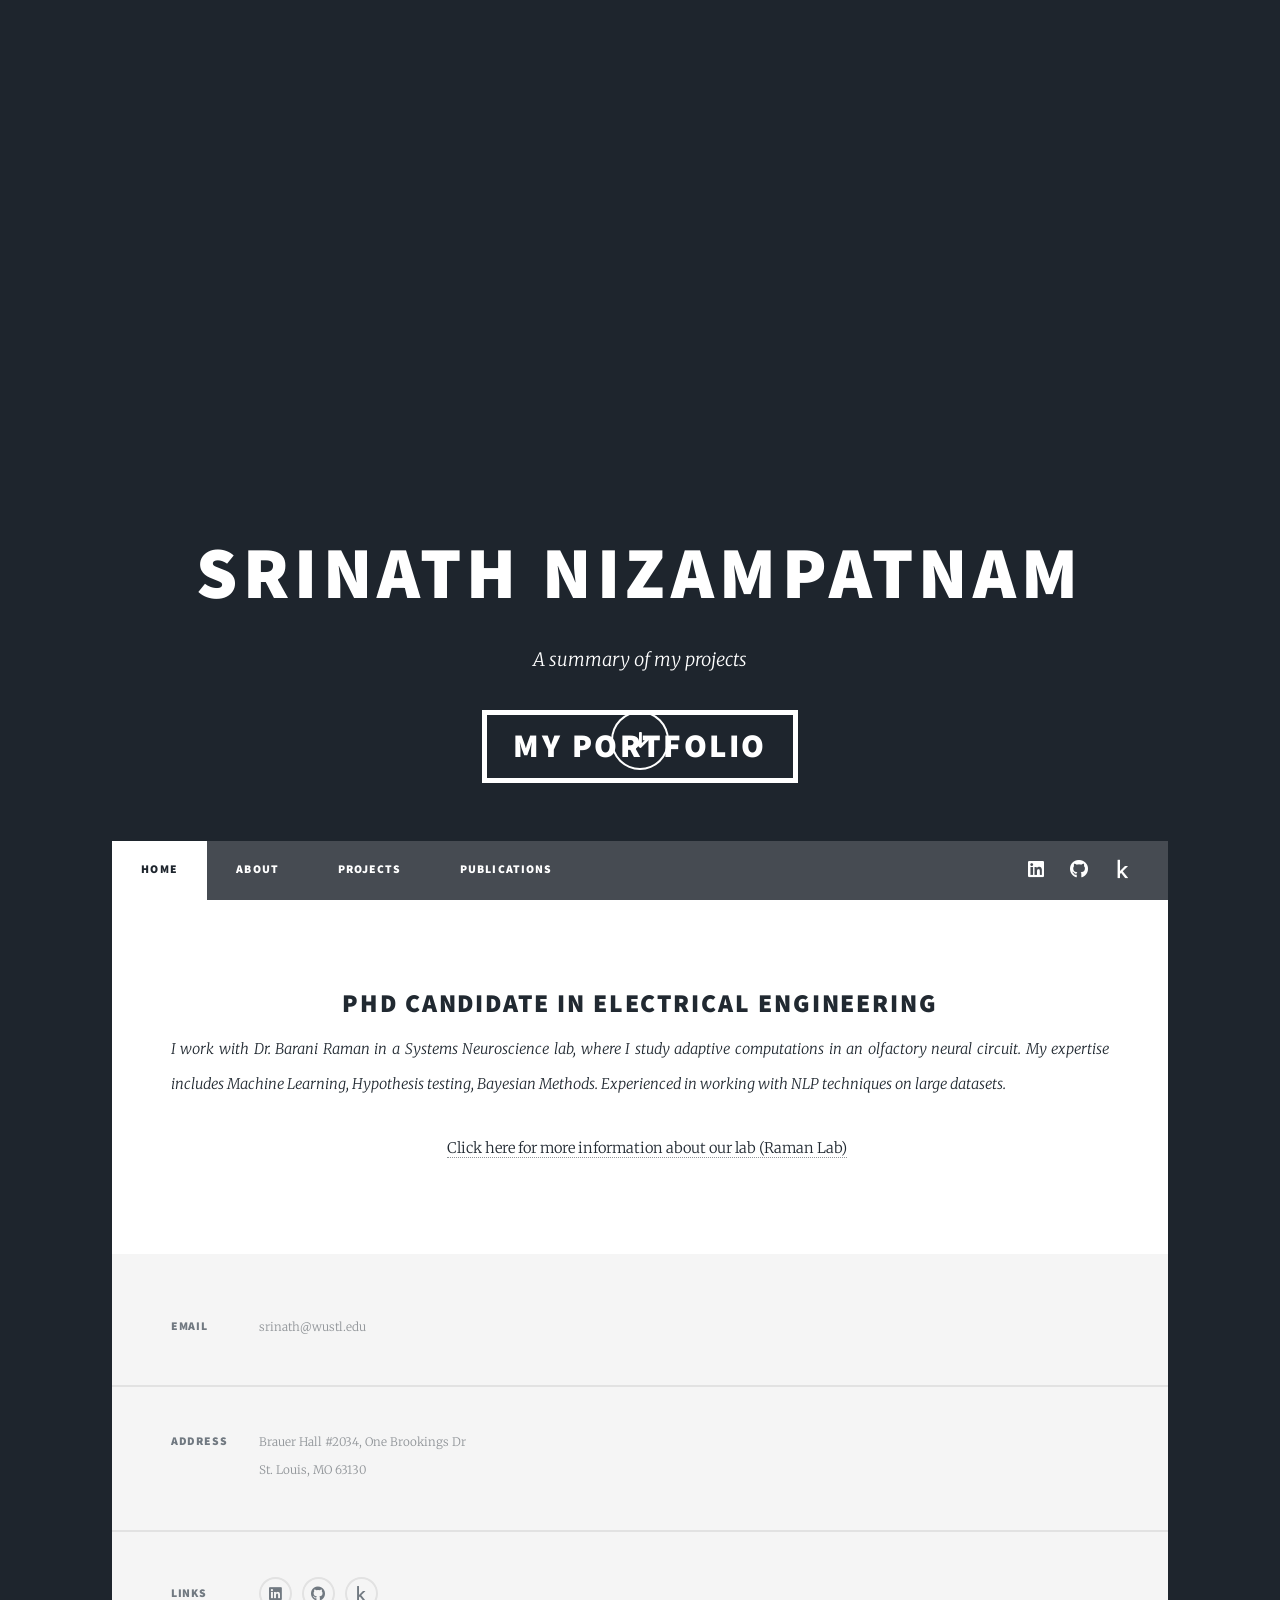
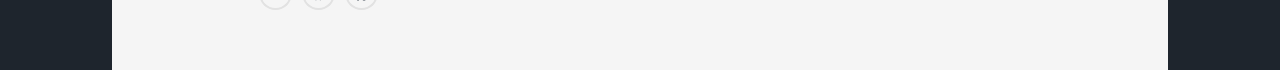
==== commit 52b7ca76: "next revision" ====
--- a/index.html
+++ b/index.html
@@ -34,8 +34,10 @@
 				<!-- Nav -->
 					<nav id="nav">
 						<ul class="links">
-							<li class="active"><a href="index.html">Projects</a></li>
-							<li ><a href="courses.html">Courses</a></li>
+							<li class="active"><a href="index.html">Home</a></li>
+							<li ><a href="courses.html">About</a></li>
+							<li ><a href="projects.html">Projects</a></li>
+							<li ><a href="pubs.html">Publications</a></li>
 						</ul>
 						<ul class="icons">
 							<li><a href="https://www.linkedin.com/in/srinath-nizampatnam/" target="_blank" class="icon brands fa-linkedin"><span class="label">Linkedin</span></a></li>
@@ -53,58 +55,28 @@
 									<h2>PhD Candidate in Electrical Engineering</h2>
 									<p>I work with Dr. Barani Raman in a Systems Neuroscience lab, where I study adaptive computations in an olfactory neural circuit. 
 										My expertise includes Machine Learning, Hypothesis testing, Bayesian Methods. 
-										Experienced in working with NLP techniques on large datasets</p>
+										Experienced in working with NLP techniques on large datasets.</p>
+									<ul>
+										<a href="http://ramanlab.wustl.edu/" target="_blank">Click here for more information about our lab (Raman Lab)</a>
+										</ul>
 								</header>
-
-							</article>
-							<article class="post featured">
-									<header class="posts">
-										<h2>Adaptive computations in an olfactory circuit</h2>
-									</header>
-									<a href="neural.html" target="_blank" class="image main"><img src="images/main.png" alt="" /></a>
-									<ul class="actions special">
-										<li><a href="http://ramanlab.wustl.edu/" target="_blank" class="button large">Raman Lab</a></li>
-									</ul>
-								</article>
-						<!-- Posts -->
-
-								
+							
 
 
 					</div>
 
 				<!-- Footer -->
 					<footer id="footer">
-						<section>
-							<form method="post" action="#">
-								<div class="fields">
-									<div class="field">
-										<label for="name">Name</label>
-										<input type="text" name="name" id="name" />
-									</div>
-									<div class="field">
-										<label for="email">Email</label>
-										<input type="text" name="email" id="email" />
-									</div>
-									<div class="field">
-										<label for="message">Message</label>
-										<textarea name="message" id="message" rows="3"></textarea>
-									</div>
-								</div>
-								<ul class="actions">
-									<li><input type="submit" value="Send Message" /></li>
-								</ul>
-							</form>
-						</section>
+
 						<section class="split contact">
+							<section>
+									<h3>Email</h3>
+									<p>srinath@wustl.edu</p>
+								</section>
 							<section class="alt">
 								<h3>Address</h3>
-								<p>6151 Waterman Blvd Apt 1N<br />
-								St. Louis, MO 63112</p>
-							</section>
-							<section>
-								<h3>Email</h3>
-								<p><a href="#">srinath@wustl.edu</a></p>
+								<p>Brauer Hall #2034, One Brookings Dr<br />
+								St. Louis, MO 63130</p>
 							</section>
 							<section>
 								<h3>Links</h3>
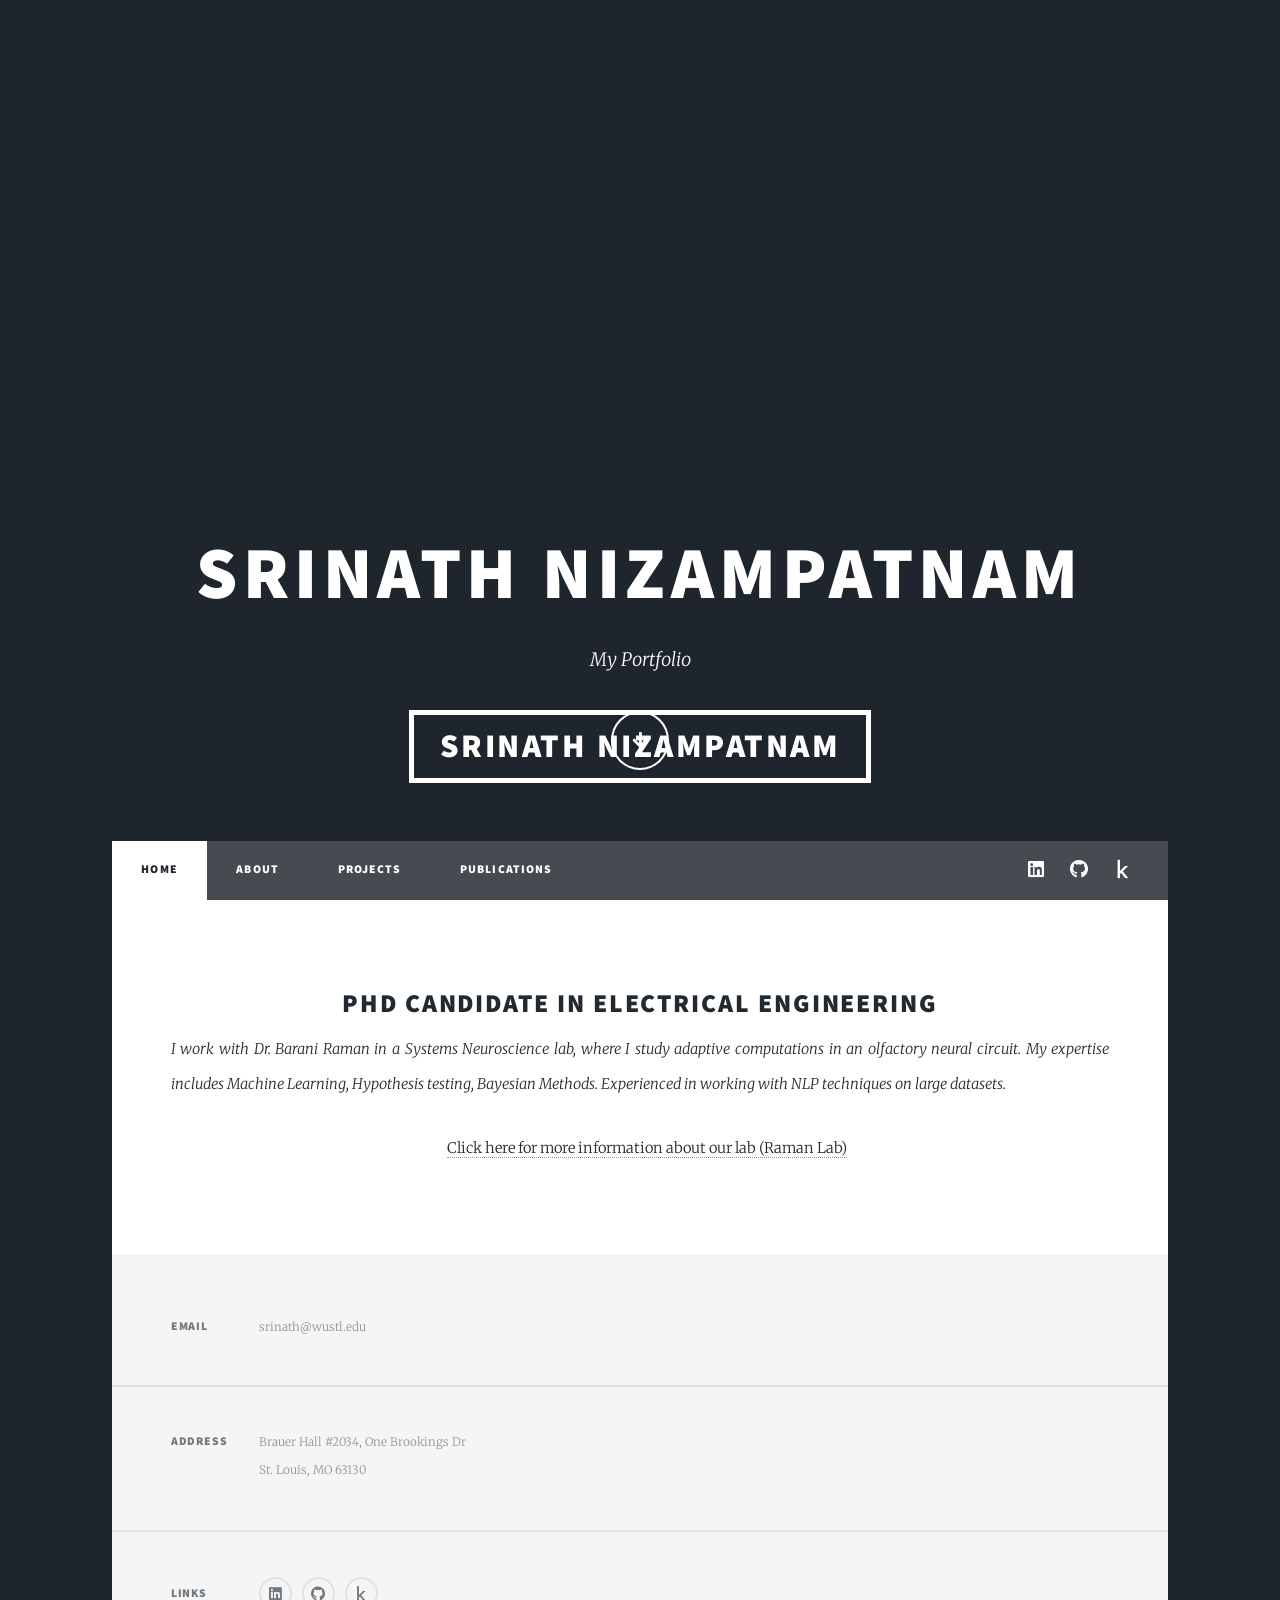
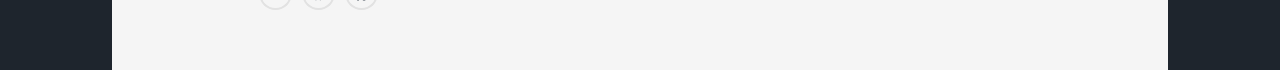
==== commit c4d221c6: "Added achievements" ====
--- a/index.html
+++ b/index.html
@@ -20,7 +20,7 @@
 				<!-- Intro -->
 					<div id="intro">
 						<h1>Srinath Nizampatnam</h1>
-						<p>A summary of my projects</p>
+						<p>My Portfolio</p>
 						<ul class="actions">
 							<li><a href="#header" class="button icon solid solo fa-arrow-down scrolly">Continue</a></li>
 						</ul>
@@ -28,7 +28,7 @@
 
 				<!-- Header -->
 					<header id="header">
-						<a class="logo">My Portfolio</a>
+						<a class="logo">Srinath Nizampatnam</a>
 					</header>
 
 				<!-- Nav -->
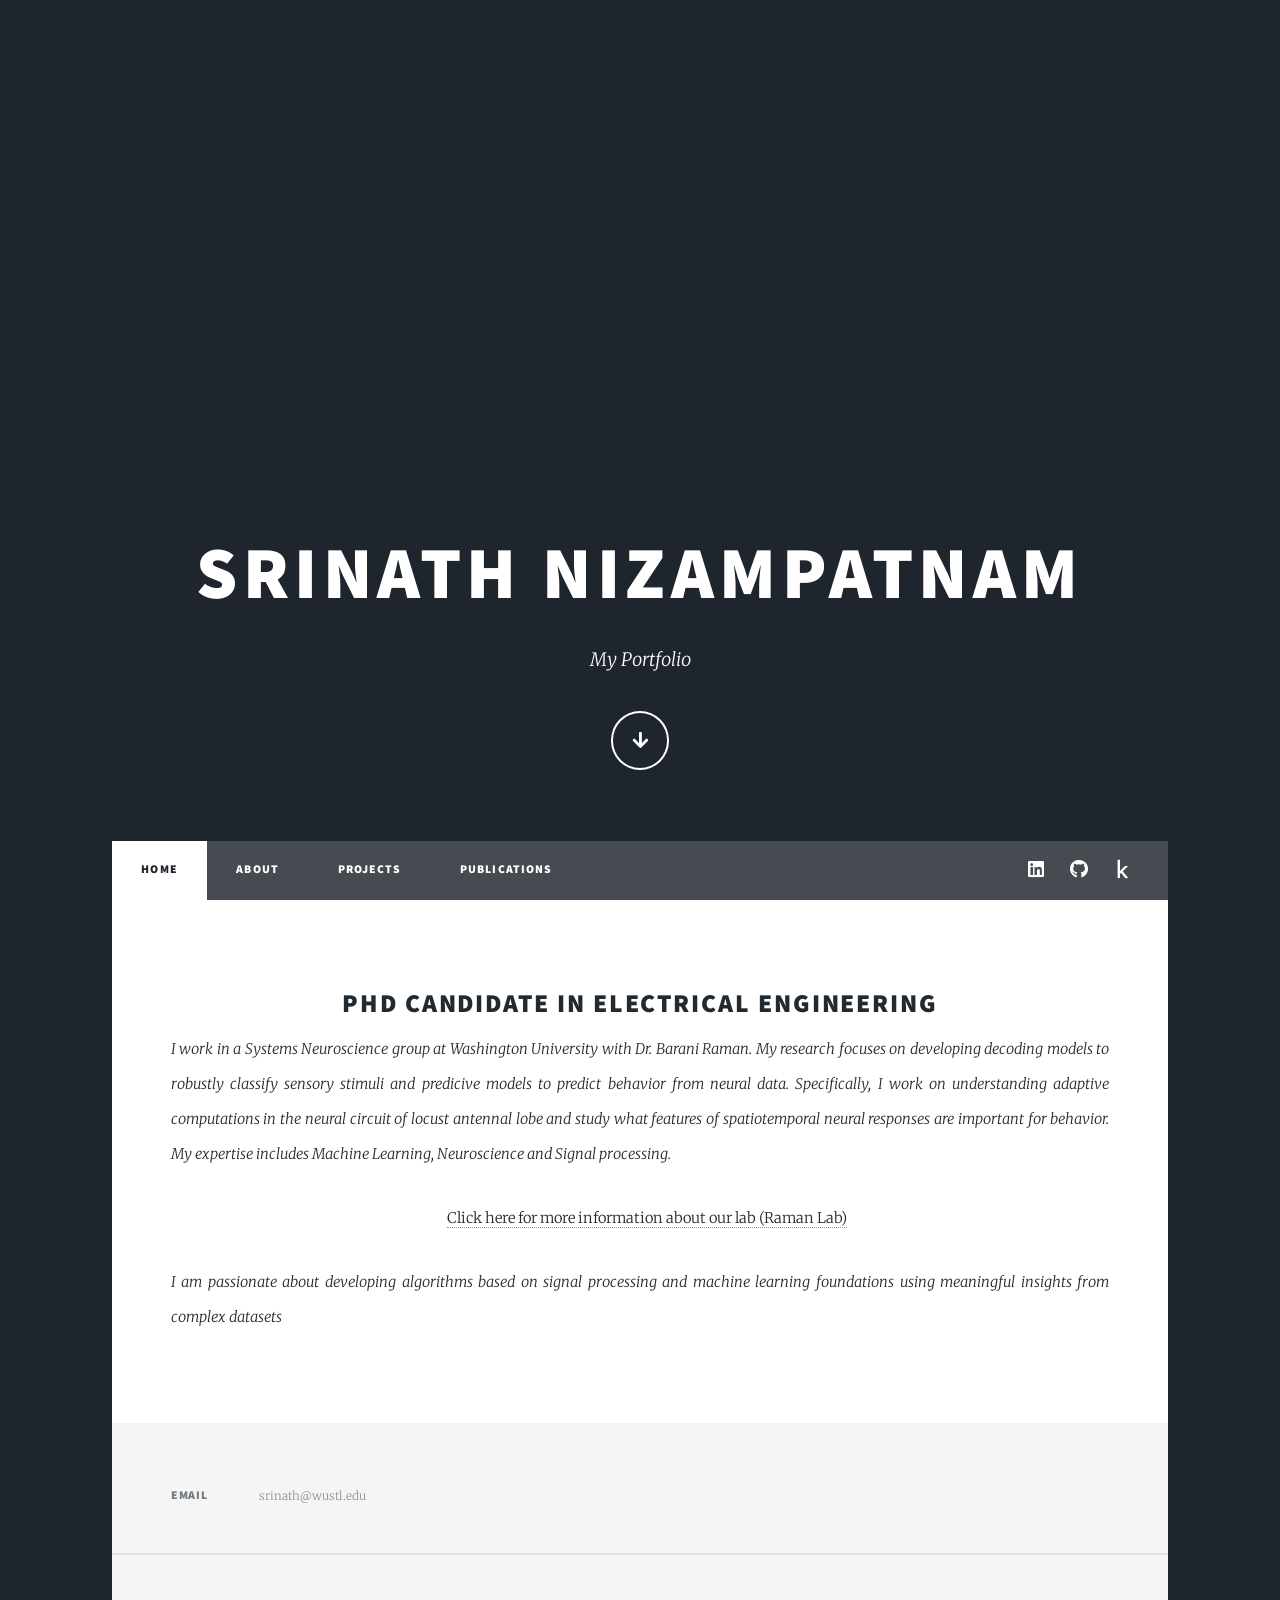
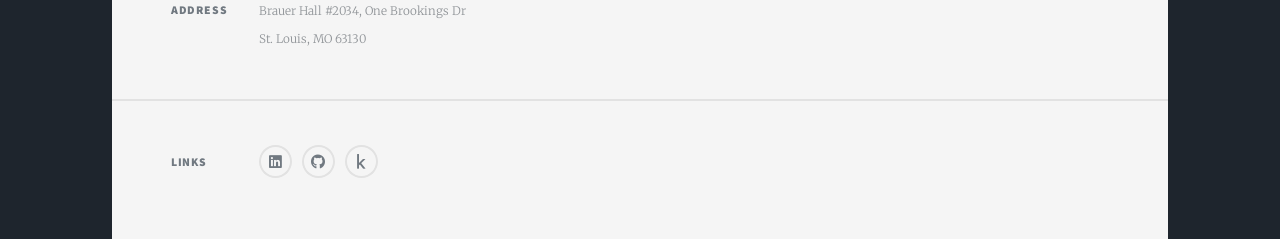
==== commit 0d5a17e3: "updated projects" ====
--- a/index.html
+++ b/index.html
@@ -53,12 +53,15 @@
 							<article class="post featured">
 								<header class="posts">
 									<h2>PhD Candidate in Electrical Engineering</h2>
-									<p>I work with Dr. Barani Raman in a Systems Neuroscience lab, where I study adaptive computations in an olfactory neural circuit. 
-										My expertise includes Machine Learning, Hypothesis testing, Bayesian Methods. 
-										Experienced in working with NLP techniques on large datasets.</p>
+									<p>I work in a Systems Neuroscience group at Washington University with Dr. Barani Raman. My research focuses on developing decoding models to robustly classify sensory stimuli and 
+										predicive models to predict behavior from neural data. Specifically, I work on understanding adaptive computations in the neural circuit of locust antennal lobe and study what 
+										features of spatiotemporal neural responses are important for behavior. My expertise includes Machine Learning, Neuroscience and Signal processing. </p>
+									
+									
 									<ul>
 										<a href="http://ramanlab.wustl.edu/" target="_blank">Click here for more information about our lab (Raman Lab)</a>
 										</ul>
+									<p>I am passionate about developing algorithms based on signal processing and machine learning foundations using meaningful insights from complex datasets</p>										
 								</header>
 							
 
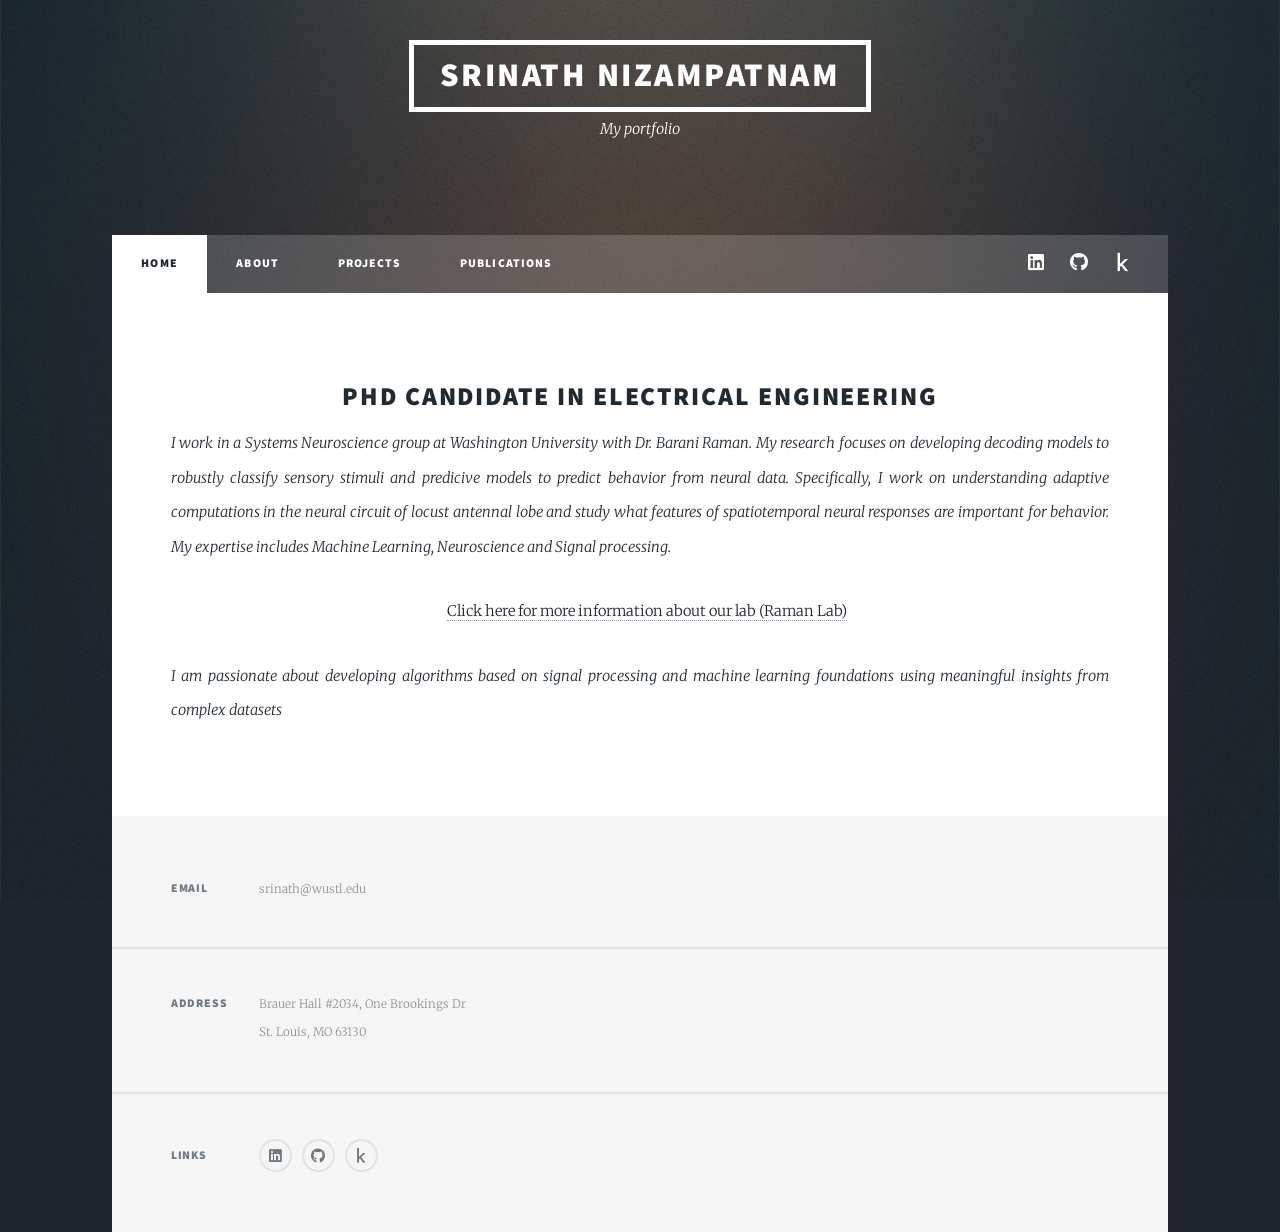
==== commit ebb6b843: "updated home page" ====
--- a/index.html
+++ b/index.html
@@ -15,26 +15,20 @@
 	<body class="is-preload">
 
 		<!-- Wrapper -->
-			<div  class="fade-in">
+			<div id="wrapper" class="fade-in">
 
-				<!-- Intro -->
-					<div id="intro">
-						<h1>Srinath Nizampatnam</h1>
-						<p>My Portfolio</p>
-						<ul class="actions">
-							<li><a href="#header" class="button icon solid solo fa-arrow-down scrolly">Continue</a></li>
-						</ul>
-					</div>
+
 
 				<!-- Header -->
 					<header id="header">
 						<a class="logo">Srinath Nizampatnam</a>
+						<p>My portfolio</p>
 					</header>
 
 				<!-- Nav -->
 					<nav id="nav">
 						<ul class="links">
-							<li class="active"><a href="index.html">Home</a></li>
+                            <li class="active"><a href="index.html">Home</a></li>
 							<li ><a href="courses.html">About</a></li>
 							<li ><a href="projects.html">Projects</a></li>
 							<li ><a href="pubs.html">Publications</a></li>
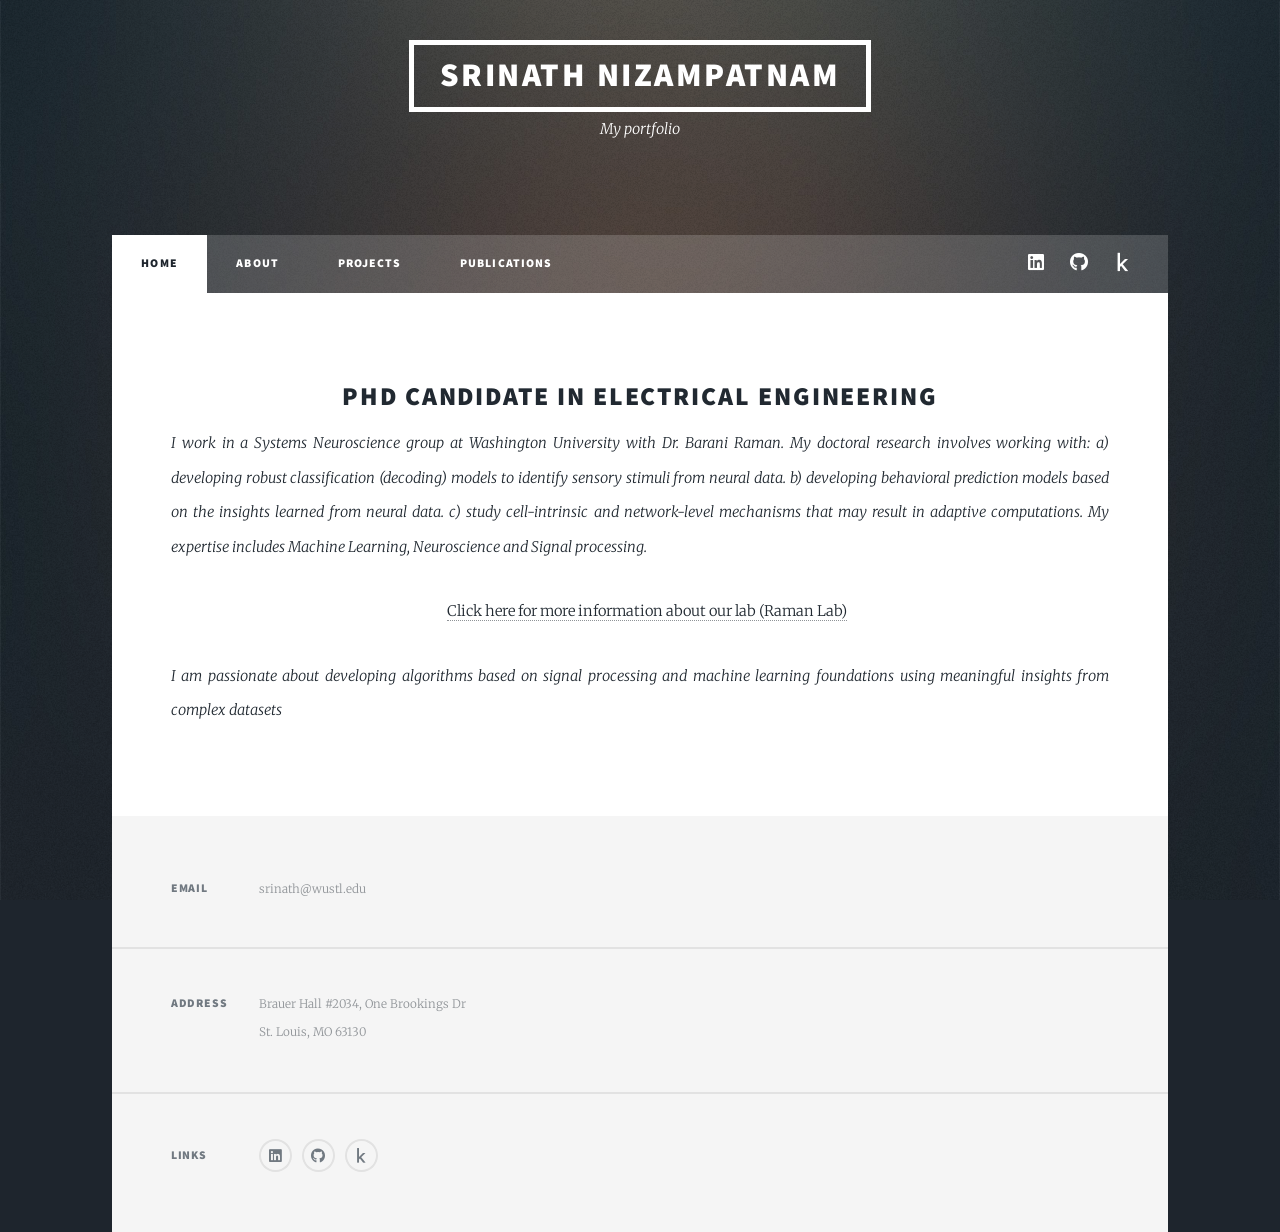
==== commit e9d17021: "Update index.html" ====
--- a/index.html
+++ b/index.html
@@ -47,9 +47,11 @@
 							<article class="post featured">
 								<header class="posts">
 									<h2>PhD Candidate in Electrical Engineering</h2>
-									<p>I work in a Systems Neuroscience group at Washington University with Dr. Barani Raman. My research focuses on developing decoding models to robustly classify sensory stimuli and 
-										predicive models to predict behavior from neural data. Specifically, I work on understanding adaptive computations in the neural circuit of locust antennal lobe and study what 
-										features of spatiotemporal neural responses are important for behavior. My expertise includes Machine Learning, Neuroscience and Signal processing. </p>
+									<p>I work in a Systems Neuroscience group at Washington University with Dr. Barani Raman. My doctoral research involves working with:
+										a) developing robust classification (decoding) models to identify sensory stimuli from neural data.
+										b) developing behavioral prediction models based on the insights learned from neural data. 
+										c) study cell-intrinsic and network-level mechanisms that may result in adaptive computations.
+										My expertise includes Machine Learning, Neuroscience and Signal processing. </p>
 									
 									
 									<ul>
@@ -100,4 +102,4 @@
 			<script src="assets/js/main.js"></script>
 
 	</body>
-</html>+</html>
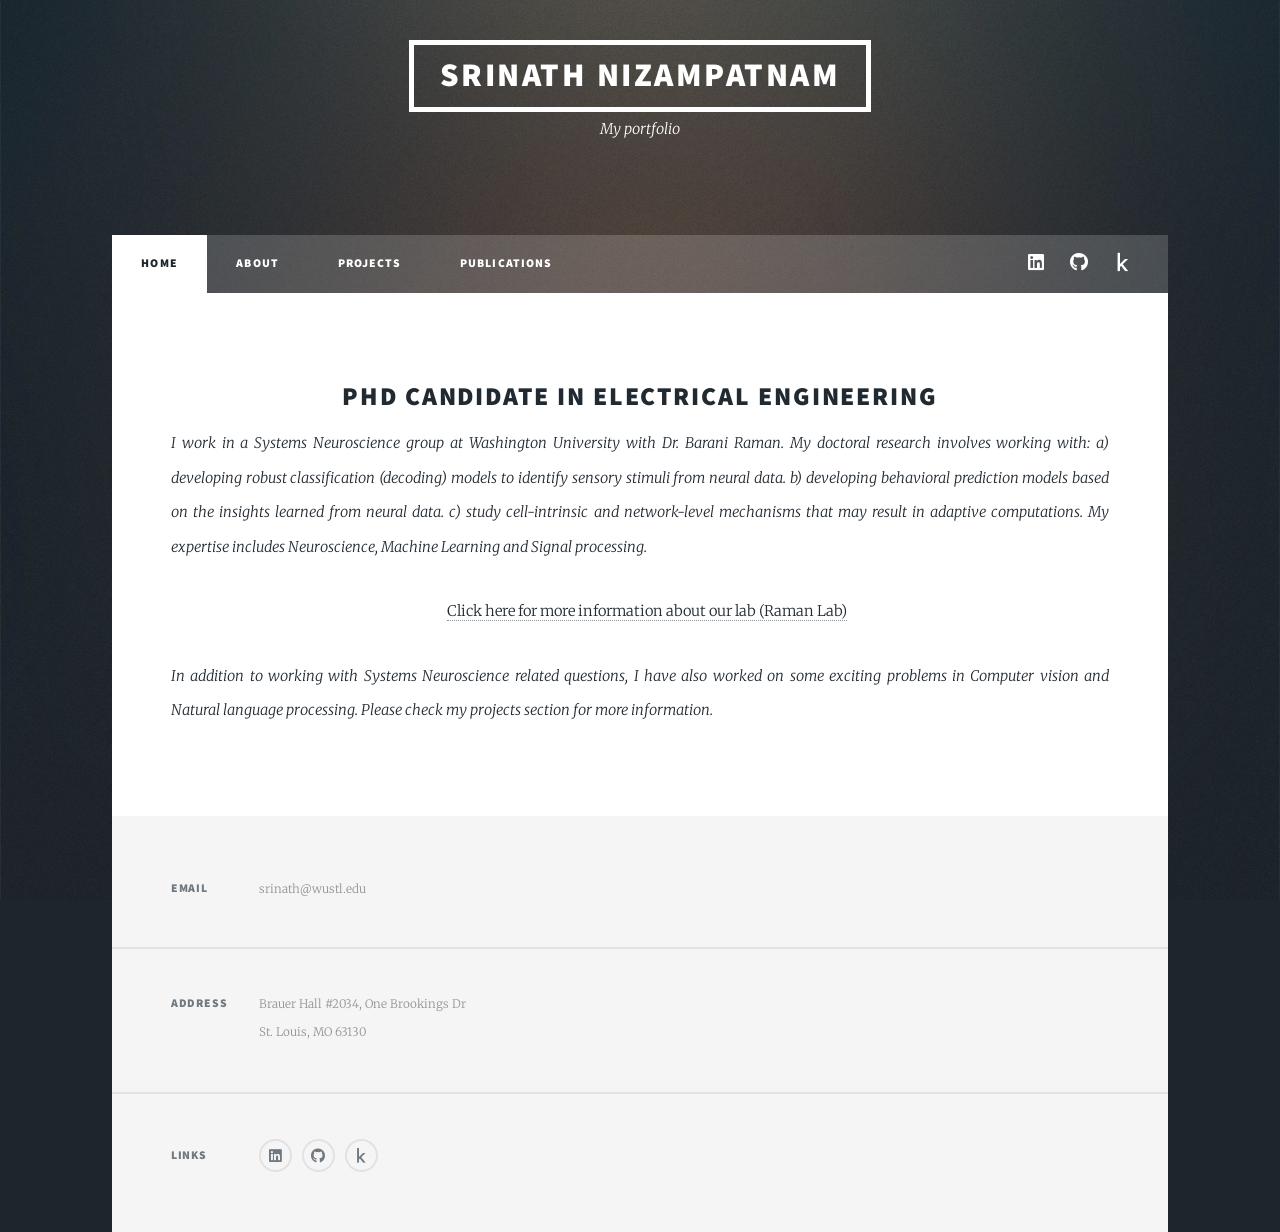
==== commit 5130483f: "Update index.html" ====
--- a/index.html
+++ b/index.html
@@ -51,13 +51,14 @@
 										a) developing robust classification (decoding) models to identify sensory stimuli from neural data.
 										b) developing behavioral prediction models based on the insights learned from neural data. 
 										c) study cell-intrinsic and network-level mechanisms that may result in adaptive computations.
-										My expertise includes Machine Learning, Neuroscience and Signal processing. </p>
+										My expertise includes Neuroscience, Machine Learning and Signal processing. </p>
 									
 									
 									<ul>
 										<a href="http://ramanlab.wustl.edu/" target="_blank">Click here for more information about our lab (Raman Lab)</a>
 										</ul>
-									<p>I am passionate about developing algorithms based on signal processing and machine learning foundations using meaningful insights from complex datasets</p>										
+									<p> In addition to working with Systems Neuroscience related questions, I have also worked on some exciting problems in Computer vision and 
+									Natural language processing. Please check my projects section for more information. </p>
 								</header>
 							
 
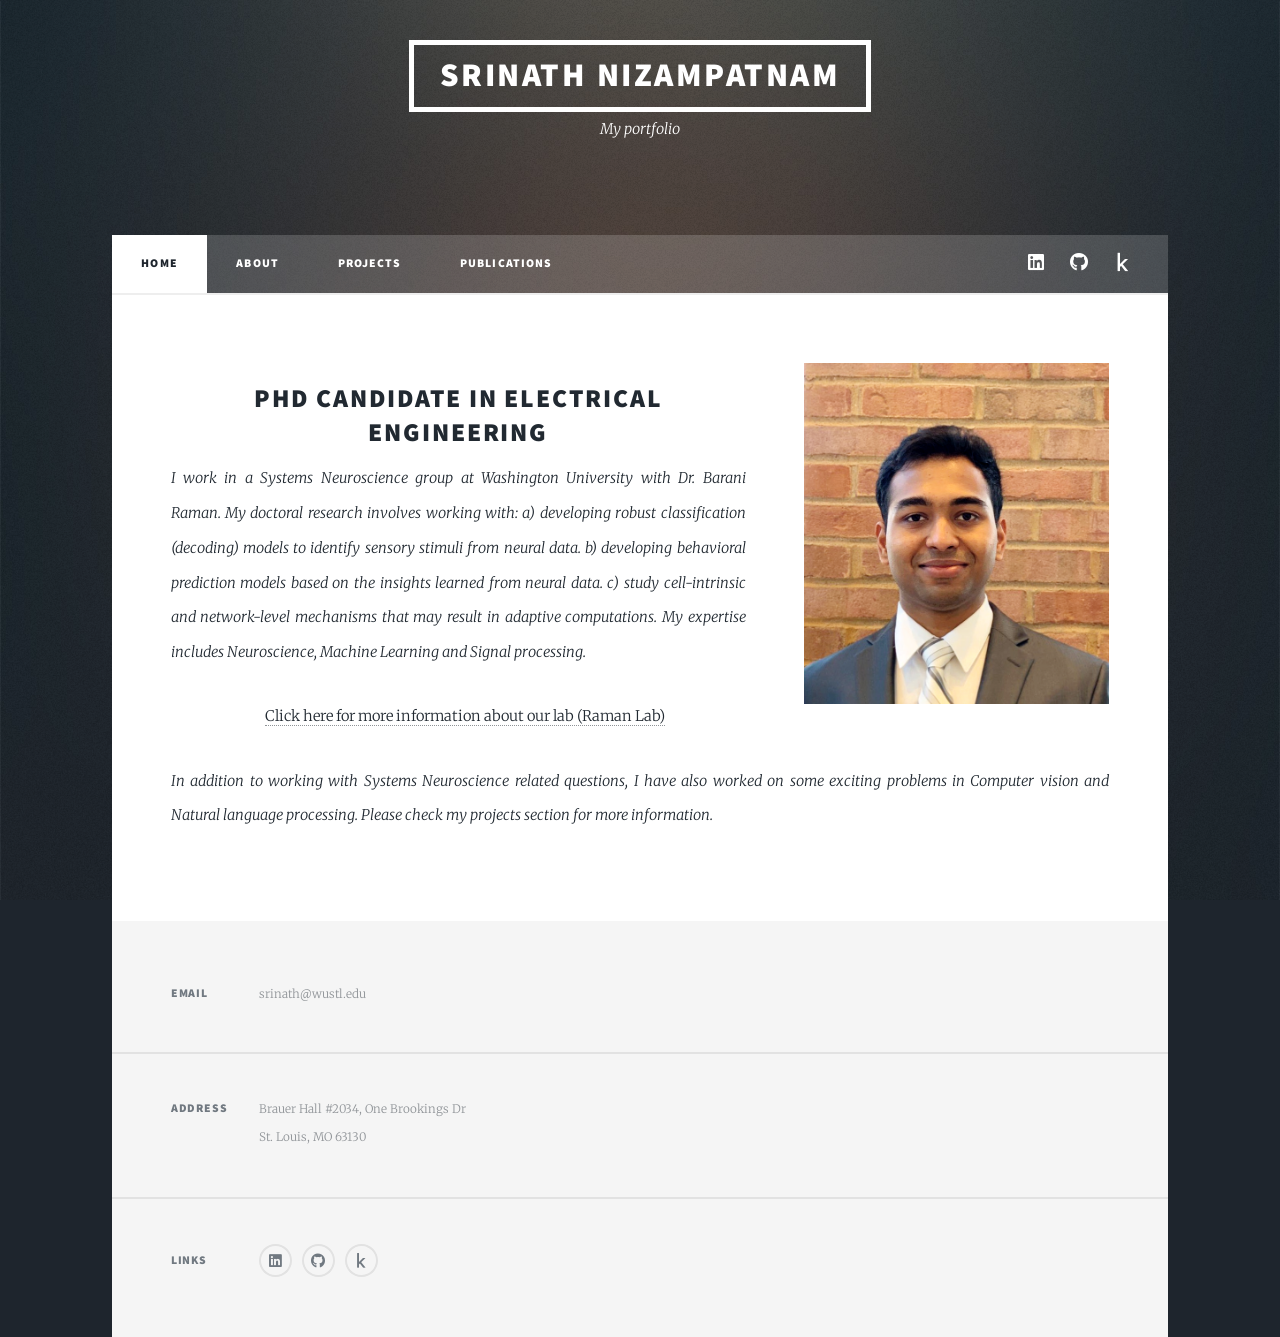
==== commit 7816a516: "added profile picture" ====
--- a/index.html
+++ b/index.html
@@ -42,7 +42,7 @@
 
 				<!-- Main -->
 					<div id="main">
-
+						<p class="image right"><img src="images/linkedin.png" alt="" /></p>
 						<!-- Featured Post -->
 							<article class="post featured">
 								<header class="posts">
